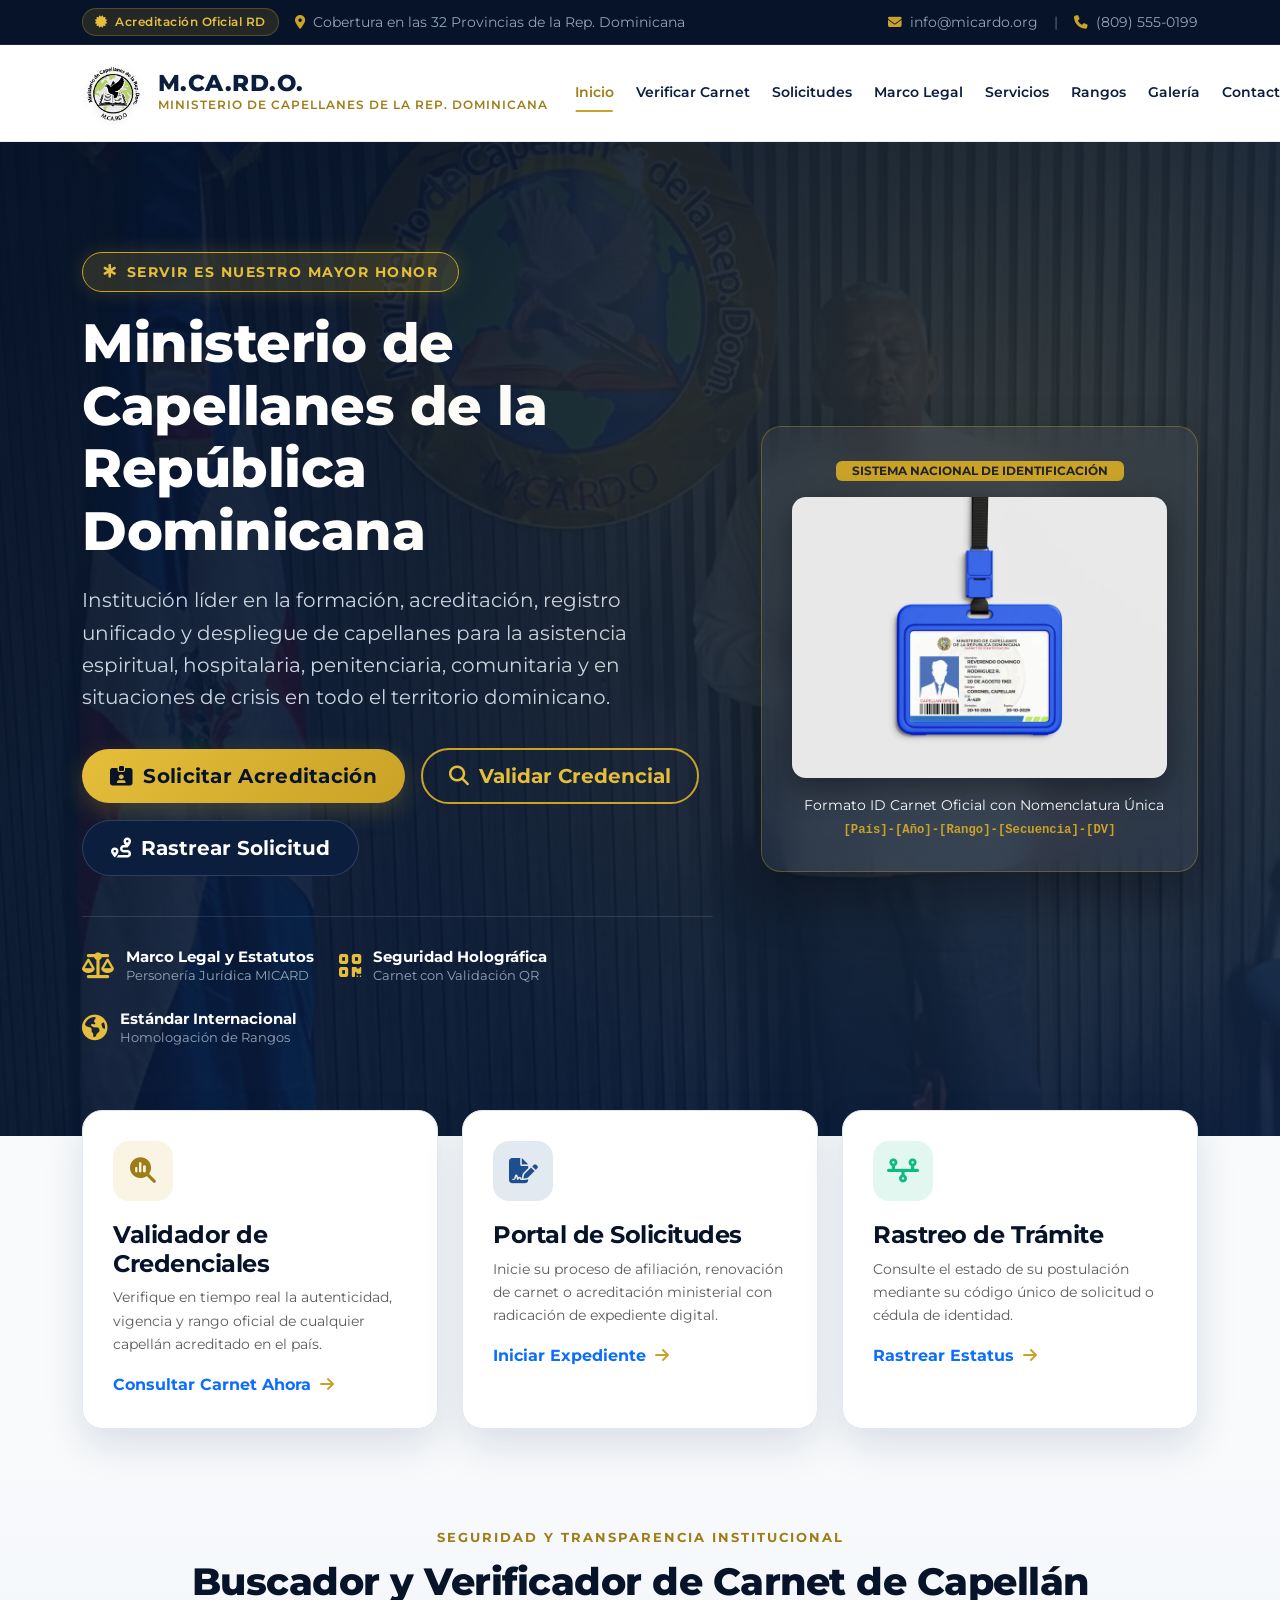
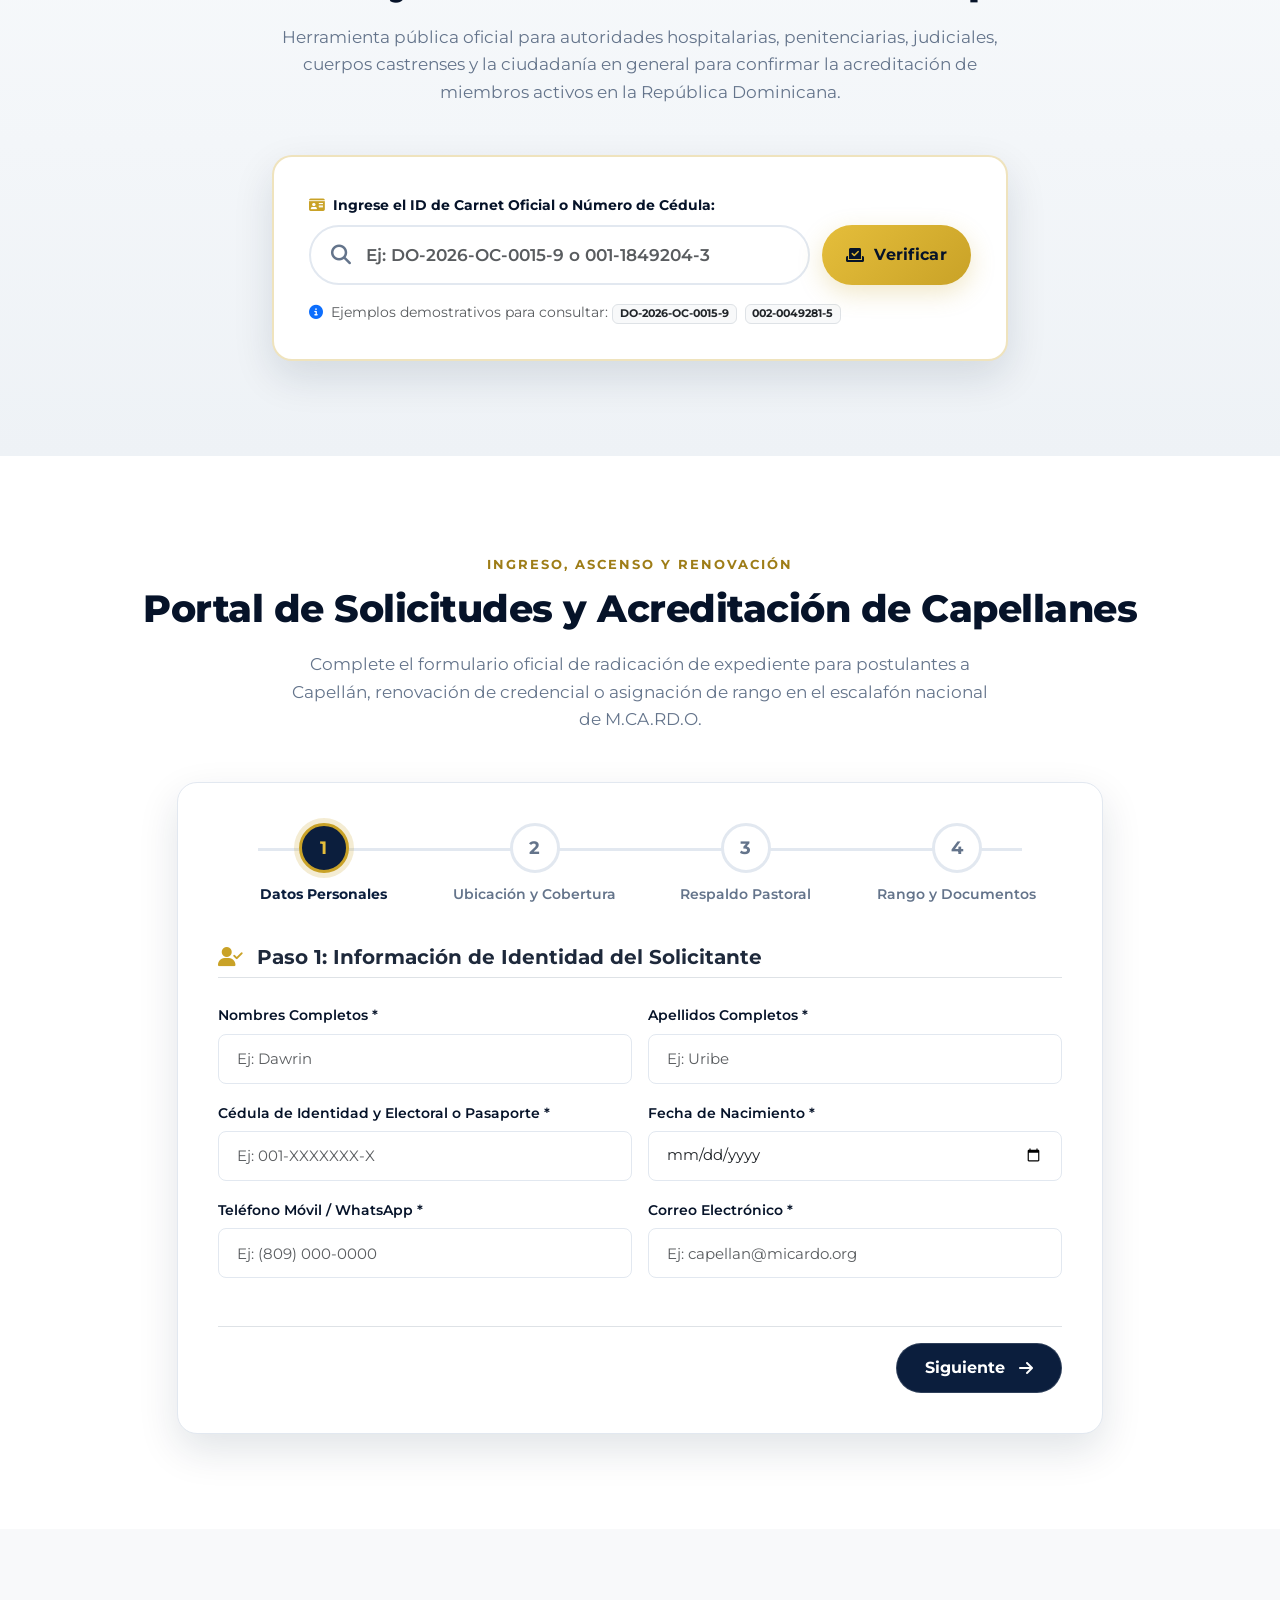
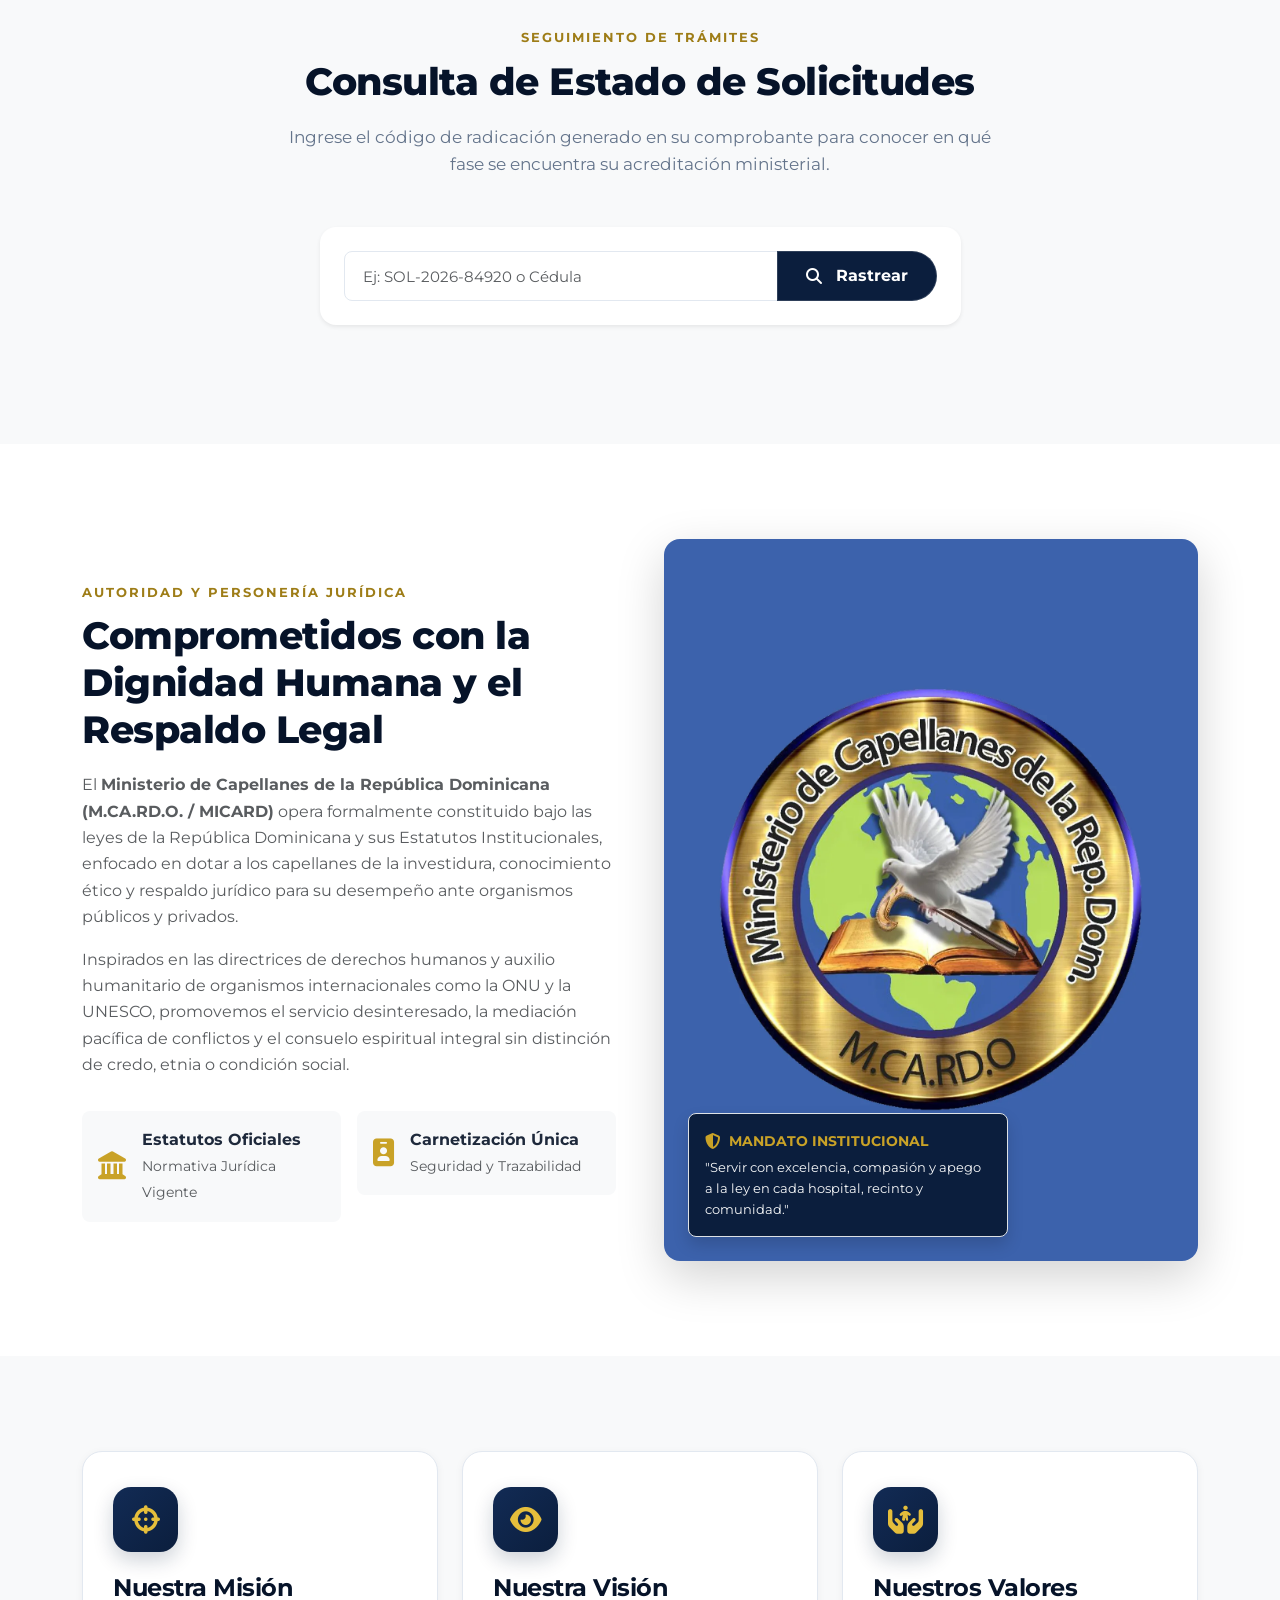
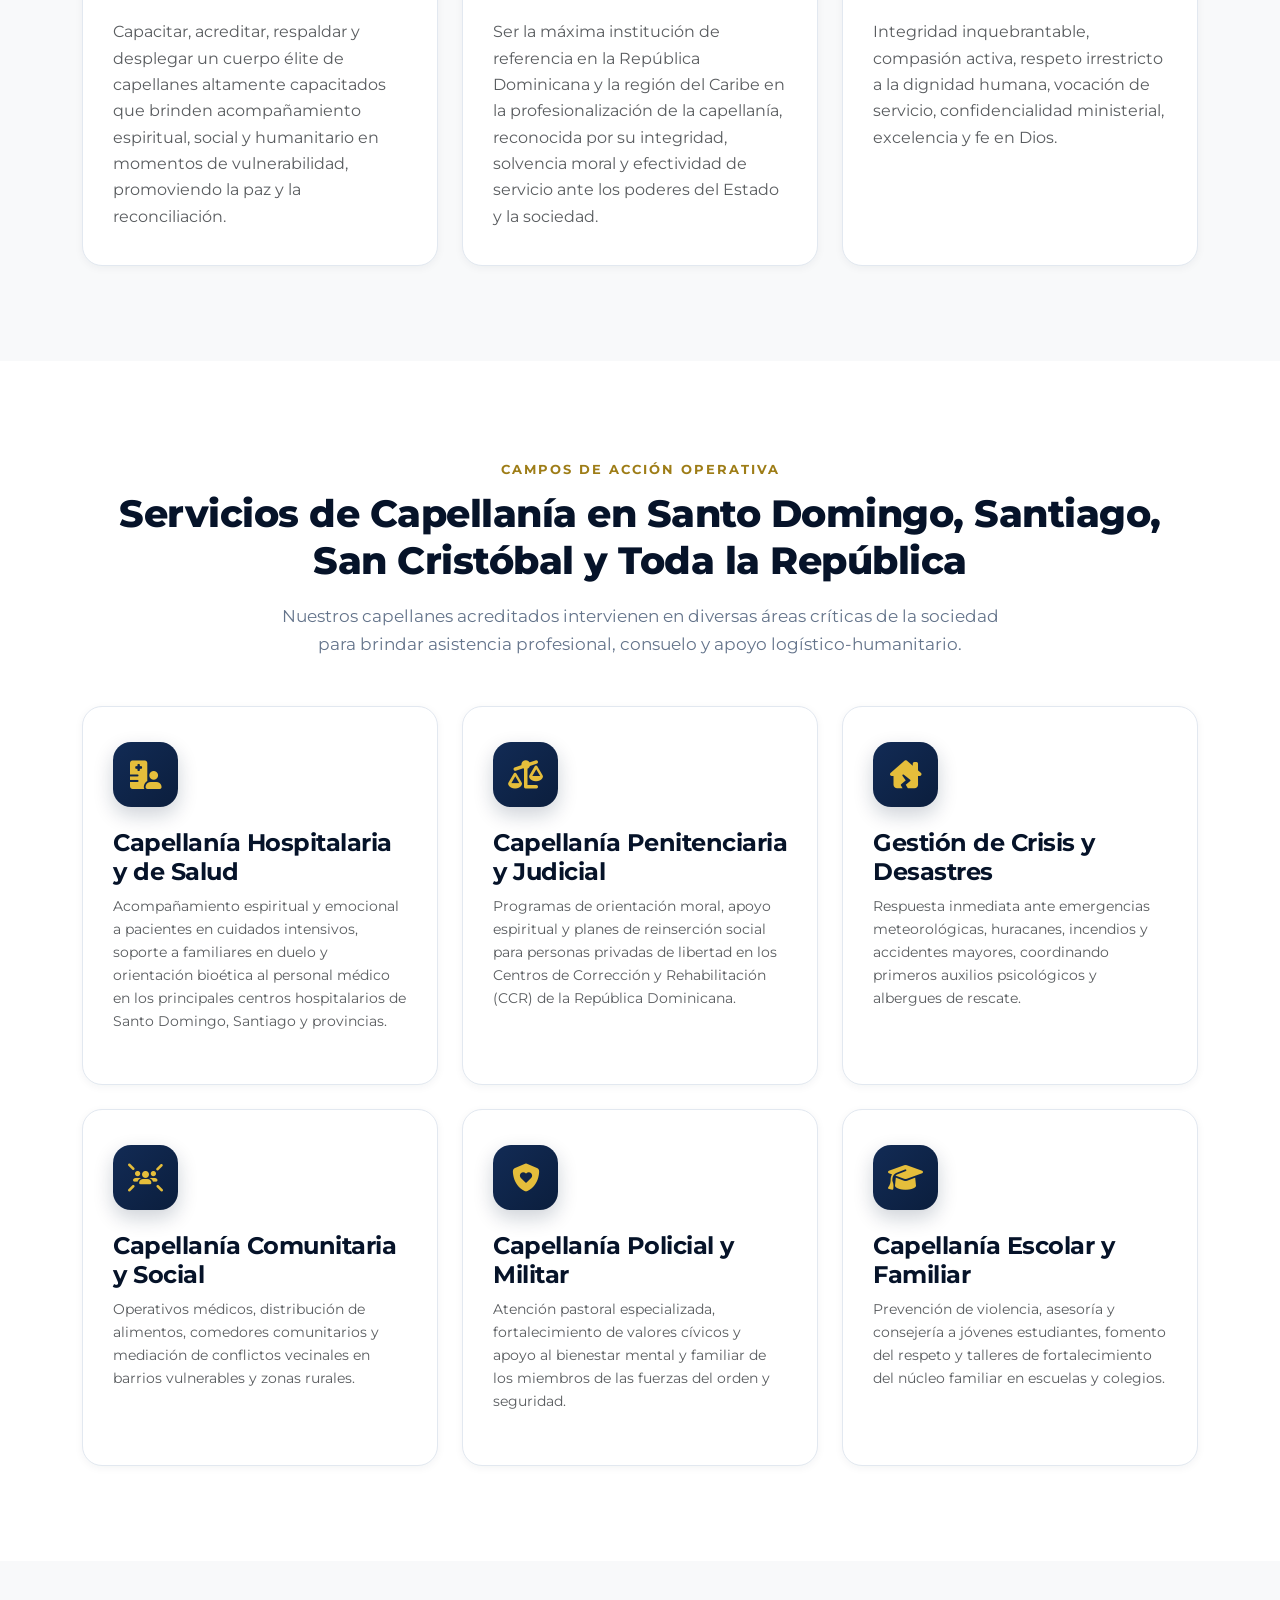
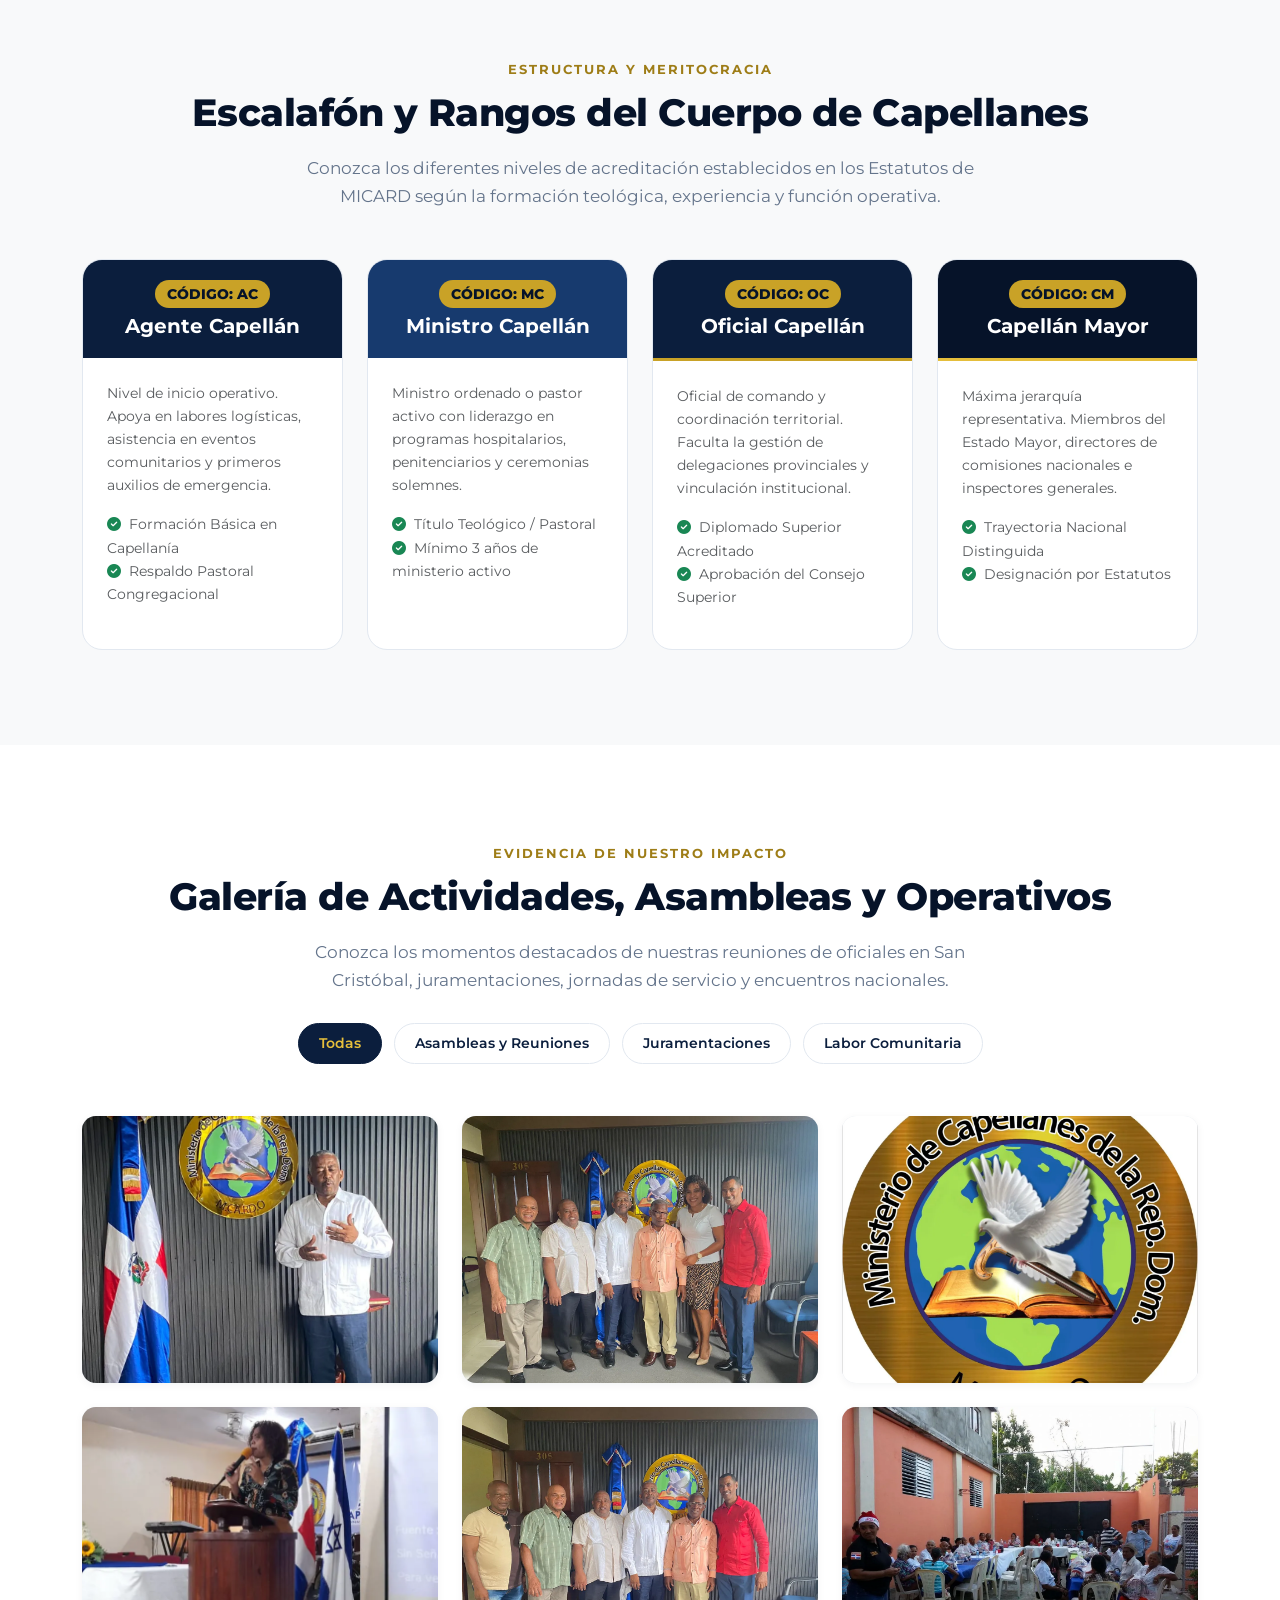
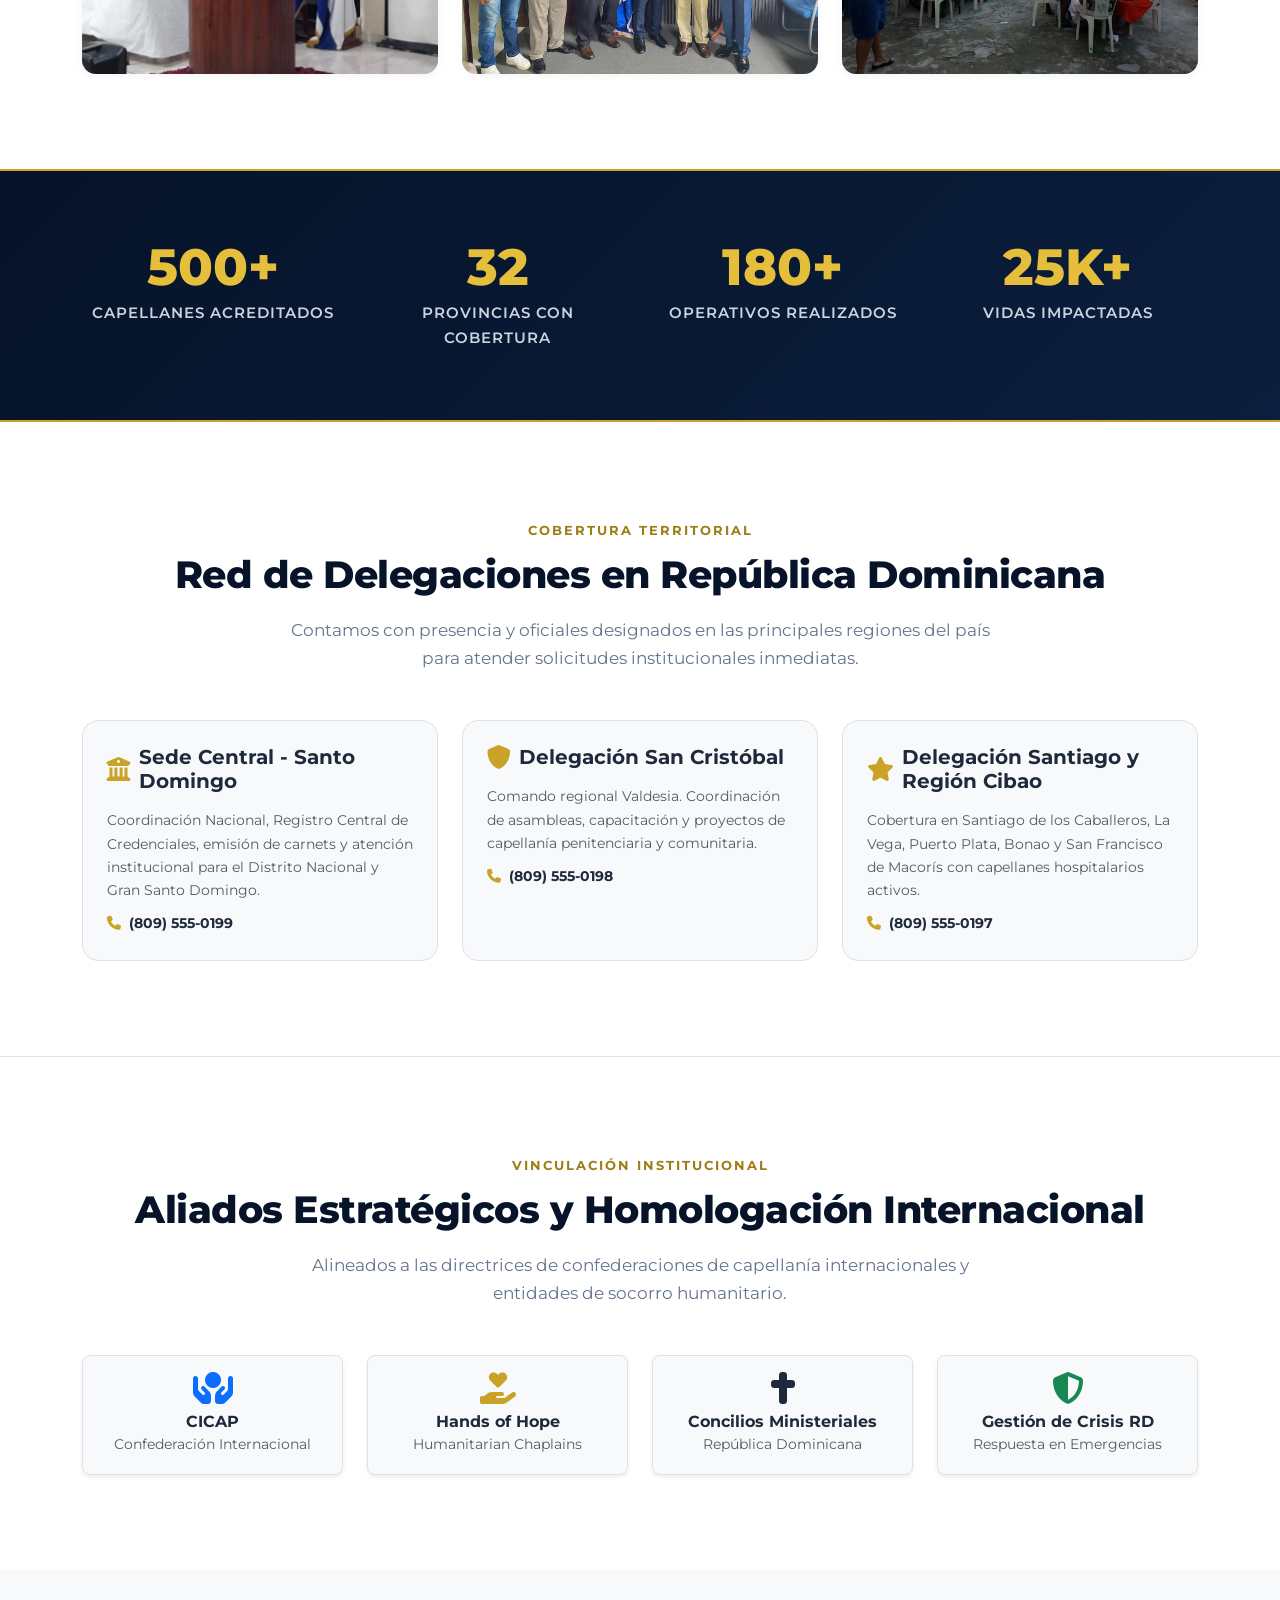
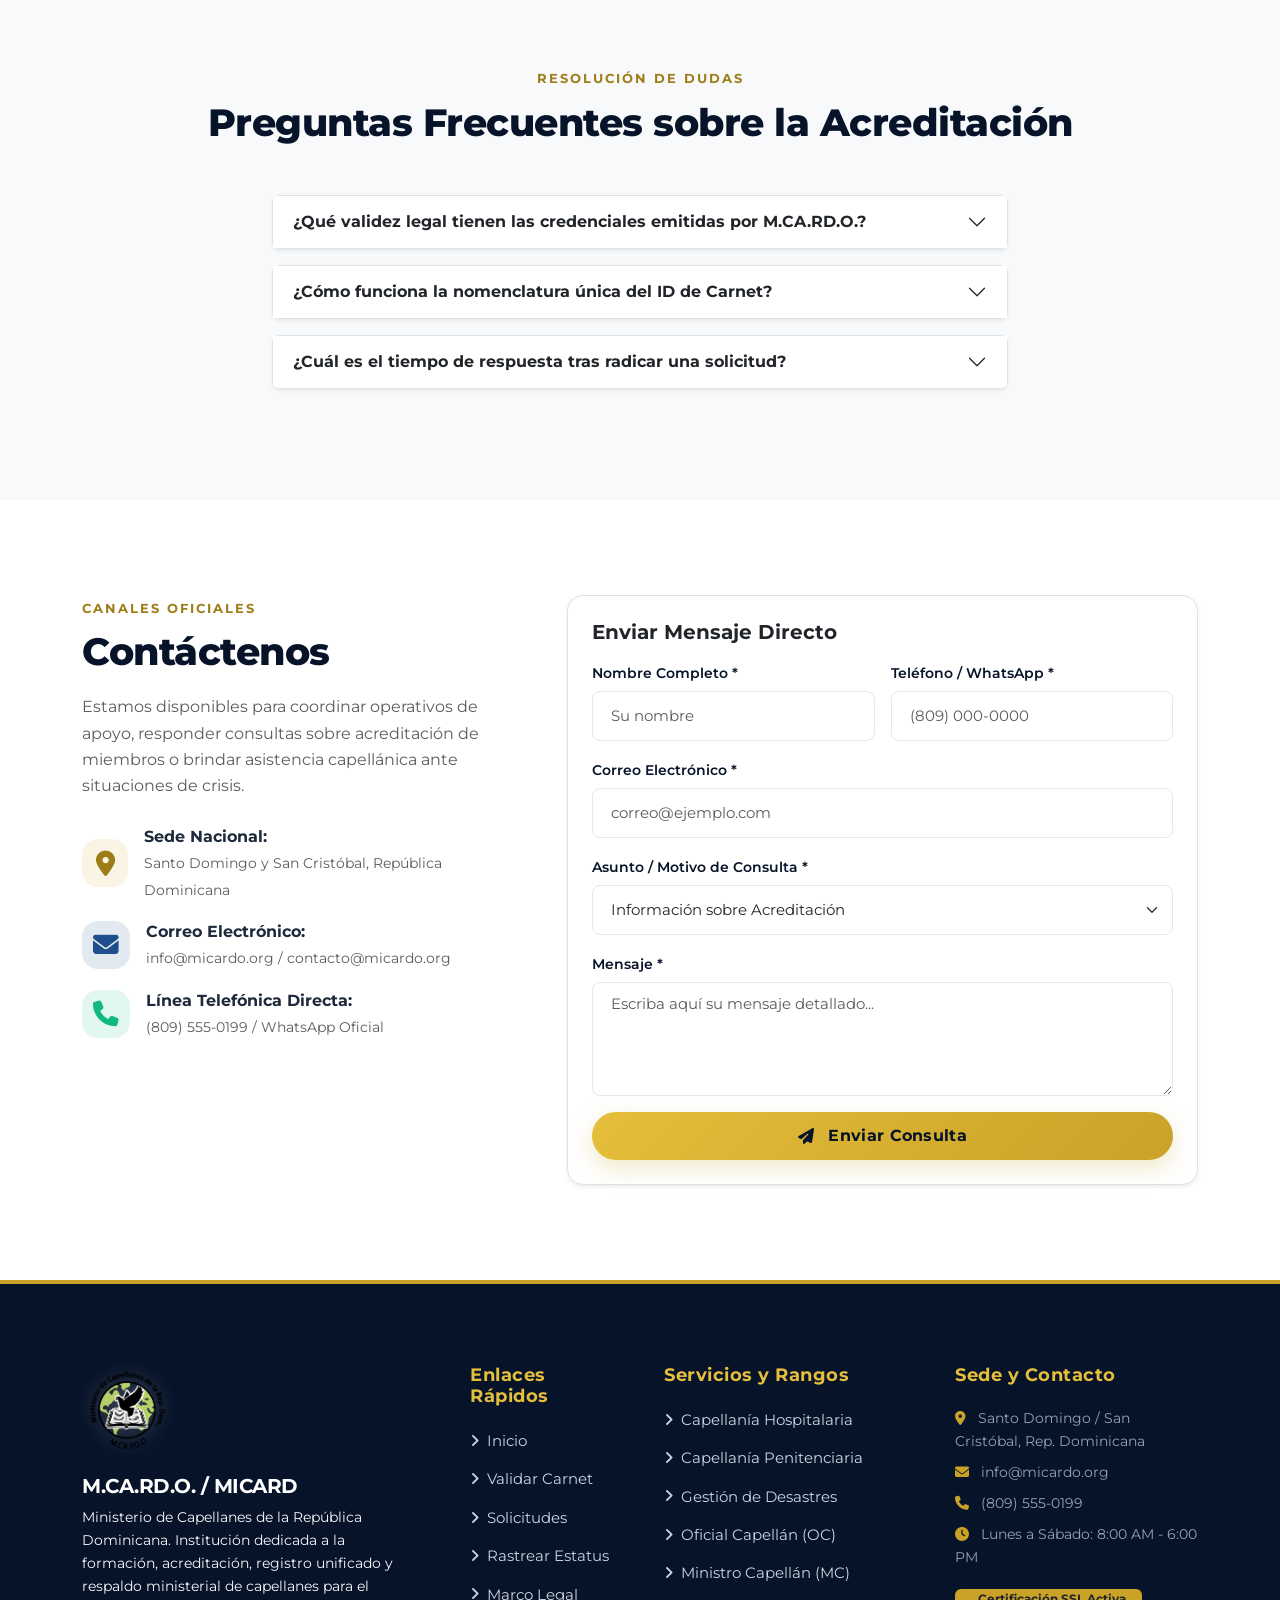
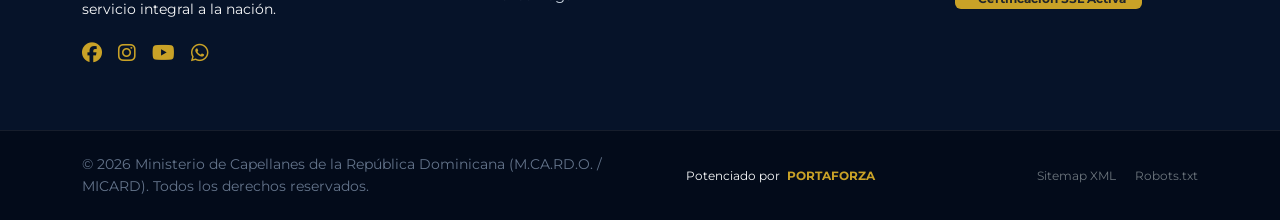
==== Web/public/index.html @ 7e2b2b9a "feat: initialize project web structure, add static assets, and configure Firebase hosting" ====
<!DOCTYPE html>
<html lang="es">
<head>
    <meta charset="UTF-8">
    <meta http-equiv="X-UA-Compatible" content="IE=edge">
    <meta name="viewport" content="width=device-width, initial-scale=1.0">

    <!-- SEO TITLE: Palabra Clave Principal + Nombre de Organización -->
    <title>Ministerio de Capellanes de la República Dominicana | Acreditación y Registro Oficial M.CA.RD.O.</title>

    <!-- SEO META DESCRIPTION ÚNICA -->
    <meta name="description" content="Institución oficial para la formación, acreditación, registro nacional y verificación de credenciales de capellanes en la República Dominicana (Santo Domingo, San Cristóbal, Santiago y cobertura nacional).">
    <meta name="keywords" content="capellanes republica dominicana, ministerio de capellanes, acreditacion de capellania, carnet capellan, capellania hospitalaria santo domingo, capellanes san cristobal, capellania penitenciaria santiago, MICARDO">
    <meta name="author" content="Ministerio de Capellanes de la República Dominicana (M.CA.RD.O. / MICARD)">
    <meta name="robots" content="index, follow, max-image-preview:large, max-snippet:-1, max-video-preview:-1">

    <!-- CANONICAL URL -->
    <link rel="canonical" href="https://capellanesrd-764f8.web.app/">

    <!-- GOOGLE SEARCH CONSOLE VERIFICATION TAG -->
    <!-- Para verificar tu dominio en Google Search Console, reemplaza este token o usa verificación por DNS / Archivo HTML -->
    <meta name="google-site-verification" content="GSC_VERIFICATION_TOKEN_MICARDO_RD_2026">

    <!-- OPEN GRAPH / FACEBOOK / WHATSAPP -->
    <meta property="og:type" content="website">
    <meta property="og:locale" content="es_DO">
    <meta property="og:url" content="https://capellanesrd-764f8.web.app/">
    <meta property="og:site_name" content="Ministerio de Capellanes de la República Dominicana (M.CA.RD.O.)">
    <meta property="og:title" content="Ministerio de Capellanes de la República Dominicana | Acreditación y Registro Oficial">
    <meta property="og:description" content="Plataforma nacional de acreditación, verificación de credenciales y formación integral de capellanes en República Dominicana.">
    <meta property="og:image" content="https://capellanesrd-764f8.web.app/img/credencial-mockup.webp">
    <meta property="og:image:width" content="1200">
    <meta property="og:image:height" content="630">

    <!-- TWITTER CARDS -->
    <meta name="twitter:card" content="summary_large_image">
    <meta name="twitter:title" content="Ministerio de Capellanes de la República Dominicana | M.CA.RD.O.">
    <meta name="twitter:description" content="Acreditación, registro y verificación de credenciales de capellanes en la República Dominicana.">
    <meta name="twitter:image" content="https://capellanesrd-764f8.web.app/img/credencial-mockup.webp">

    <!-- FAVICON & PWA MANIFEST -->
    <link rel="icon" type="image/x-icon" href="img/Recurso 1100.ico">
    <link rel="icon" type="image/png" sizes="32x32" href="img/Recurso 1100.png">
    <link rel="apple-touch-icon" href="img/Recurso 1100.png">
    <link rel="manifest" href="manifest.json">
    <meta name="theme-color" content="#0B1E3D">

    <!-- GOOGLE FONTS (Montserrat & Cinzel) -->
    <link rel="preconnect" href="https://fonts.googleapis.com">
    <link rel="preconnect" href="https://fonts.gstatic.com" crossorigin>
    <link href="https://fonts.googleapis.com/css2?family=Cinzel:wght@600;700;800;900&family=Montserrat:ital,wght@0,300;0,400;0,500;0,600;0,700;0,800;1,400&display=swap" rel="stylesheet">

    <!-- CSS FRAMEWORKS & ICONS -->
    <link href="https://cdn.jsdelivr.net/npm/bootstrap@5.3.7/dist/css/bootstrap.min.css" rel="stylesheet">
    <link href="https://cdnjs.cloudflare.com/ajax/libs/font-awesome/6.7.2/css/all.min.css" rel="stylesheet">
    <link href="css/style.css" rel="stylesheet">

    <!-- GOOGLE ANALYTICS 4 (GA4) -->
    <!-- Reemplazar 'G-XXXXXXXXXX' con el ID de medición real de tu propiedad de Google Analytics -->
    <script async src="https://www.googletagmanager.com/gtag/js?id=G-XXXXXXXXXX"></script>
    <script>
      window.dataLayer = window.dataLayer || [];
      function gtag(){dataLayer.push(arguments);}
      gtag('js', new Date());
      gtag('config', 'G-XXXXXXXXXX', {
        'send_page_view': true,
        'country': 'DO',
        'organization': 'M.CA.RD.O.'
      });
    </script>

    <!-- SCHEMA.ORG / JSON-LD: PERFIL DE NEGOCIO GOOGLE / ONG DOMINICANA -->
    <script type="application/ld+json">
    {
      "@context": "https://schema.org",
      "@graph": [
        {
          "@type": ["NGO", "LocalBusiness", "EducationalOrganization"],
          "@id": "https://capellanesrd-764f8.web.app/#organization",
          "name": "Ministerio de Capellanes de la República Dominicana",
          "alternateName": ["M.CA.RD.O.", "MICARD", "Concilio de Capellanes RD"],
          "url": "https://capellanesrd-764f8.web.app/",
          "logo": "https://capellanesrd-764f8.web.app/img/logo-institucional.webp",
          "image": "https://capellanesrd-764f8.web.app/img/credencial-mockup.webp",
          "description": "Institución dedicada a la formación, acreditación, registro oficial y despliegue de capellanes para la asistencia espiritual, hospitalaria, penitenciaria y comunitaria en la República Dominicana.",
          "telephone": "+1-809-555-0199",
          "email": "contacto@micardo.org",
          "address": {
            "@type": "PostalAddress",
            "streetAddress": "Av. Principal Institucional, San Cristóbal y Santo Domingo",
            "addressLocality": "Santo Domingo",
            "addressRegion": "Distrito Nacional",
            "postalCode": "10101",
            "addressCountry": "DO"
          },
          "geo": {
            "@type": "GeoCoordinates",
            "latitude": 18.4861,
            "longitude": -69.9312
          },
          "areaServed": [
            {
              "@type": "AdministrativeArea",
              "name": "Santo Domingo"
            },
            {
              "@type": "AdministrativeArea",
              "name": "San Cristóbal"
            },
            {
              "@type": "AdministrativeArea",
              "name": "Santiago de los Caballeros"
            },
            {
              "@type": "Country",
              "name": "República Dominicana"
            }
          ],
          "openingHoursSpecification": {
            "@type": "OpeningHoursSpecification",
            "dayOfWeek": ["Monday", "Tuesday", "Wednesday", "Thursday", "Friday", "Saturday"],
            "opens": "08:00",
            "closes": "18:00"
          },
          "sameAs": [
            "https://facebook.com/capellanesrd",
            "https://instagram.com/capellanesrd",
            "https://youtube.com/@capellanesrd"
          ]
        },
        {
          "@type": "BreadcrumbList",
          "itemListElement": [
            {
              "@type": "ListItem",
              "position": 1,
              "name": "Inicio",
              "item": "https://capellanesrd-764f8.web.app/"
            },
            {
              "@type": "ListItem",
              "position": 2,
              "name": "Verificador de Credenciales",
              "item": "https://capellanesrd-764f8.web.app/#verificador"
            },
            {
              "@type": "ListItem",
              "position": 3,
              "name": "Portal de Solicitudes",
              "item": "https://capellanesrd-764f8.web.app/#solicitud"
            },
            {
              "@type": "ListItem",
              "position": 4,
              "name": "Estatutos y Servicios",
              "item": "https://capellanesrd-764f8.web.app/#servicios"
            }
          ]
        },
        {
          "@type": "FAQPage",
          "mainEntity": [
            {
              "@type": "Question",
              "name": "¿Cómo verificar la autenticidad de un capellán acreditado en República Dominicana?",
              "acceptedAnswer": {
                "@type": "Answer",
                "text": "Puede verificar la credencial en línea introduciendo el número de carnet oficial (con nomenclatura DO-2026-XX-XXXX-X) o el número de cédula en el Verificador Nacional de Credenciales de M.CA.RD.O."
              }
            },
            {
              "@type": "Question",
              "name": "¿Cuáles son los requisitos para solicitar la acreditación de capellán?",
              "acceptedAnswer": {
                "@type": "Answer",
                "text": "Los requisitos incluyen ser mayor de edad, tener testimonio cristiano intachable, carta de respaldo pastoral de su congregación o ministerio, certificado de no antecedentes penales, copia de cédula y completar la formación en el escalafón correspondiente."
              }
            },
            {
              "@type": "Question",
              "name": "¿En cuáles ciudades y provincias opera el Ministerio de Capellanes?",
              "acceptedAnswer": {
                "@type": "Answer",
                "text": "El Ministerio tiene cobertura en todo el territorio de la República Dominicana, con delegaciones activas en Santo Domingo, San Cristóbal, Santiago de los Caballeros, La Vega, Puerto Plata, San Pedro de Macorís, La Romana y el Distrito Nacional."
              }
            }
          ]
        }
      ]
    }
    </script>
</head>

<body>

    <!-- 1. TOPBAR GUBERNAMENTAL / INSTITUCIONAL -->
    <header class="topbar">
        <div class="container">
            <div class="row align-items-center">
                <div class="col-md-7 d-flex align-items-center gap-3 flex-wrap">
                    <span class="topbar-badge"><i class="fa-solid fa-certificate me-1"></i> Acreditación Oficial RD</span>
                    <span><i class="fa-solid fa-location-dot text-gold me-1"></i> Cobertura en las 32 Provincias de la Rep. Dominicana</span>
                </div>
                <div class="col-md-5 text-md-end text-start mt-1 mt-md-0 d-flex justify-content-md-end align-items-center gap-3">
                    <a href="mailto:info@micardo.org"><i class="fa-solid fa-envelope text-gold me-1"></i> info@micardo.org</a>
                    <span class="text-secondary">|</span>
                    <a href="tel:+18095550199"><i class="fa-solid fa-phone text-gold me-1"></i> (809) 555-0199</a>
                </div>
            </div>
        </div>
    </header>

    <!-- 2. NAVBAR PRINCIPAL -->
    <nav class="navbar navbar-expand-lg main-navbar sticky-top">
        <div class="container">
            <a class="navbar-brand" href="#">
                <img src="img/logo-institucional.webp" alt="Logotipo Oficial Ministerio de Capellanes RD M.CA.RD.O." width="62" height="62">
                <div>
                    <div class="brand-text-title font-heading">M.CA.RD.O.</div>
                    <div class="brand-text-subtitle">Ministerio de Capellanes de la Rep. Dominicana</div>
                </div>
            </a>

            <button class="navbar-toggler border-0" type="button" data-bs-toggle="collapse" data-bs-target="#menuPrincipal" aria-controls="menuPrincipal" aria-expanded="false" aria-label="Toggle navigation">
                <span class="navbar-toggler-icon"></span>
            </button>

            <div class="collapse navbar-collapse" id="menuPrincipal">
                <ul class="navbar-nav ms-auto mb-2 mb-lg-0 align-items-lg-center">
                    <li class="nav-item">
                        <a class="nav-link active" href="#inicio">Inicio</a>
                    </li>
                    <li class="nav-item">
                        <a class="nav-link" href="#verificador">Verificar Carnet</a>
                    </li>
                    <li class="nav-item">
                        <a class="nav-link" href="#solicitud">Solicitudes</a>
                    </li>
                    <li class="nav-item">
                        <a class="nav-link" href="#nosotros">Marco Legal</a>
                    </li>
                    <li class="nav-item">
                        <a class="nav-link" href="#servicios">Servicios</a>
                    </li>
                    <li class="nav-item">
                        <a class="nav-link" href="#rangos">Rangos</a>
                    </li>
                    <li class="nav-item">
                        <a class="nav-link" href="#galeria">Galería</a>
                    </li>
                    <li class="nav-item">
                        <a class="nav-link" href="#contacto">Contacto</a>
                    </li>
                    <li class="nav-item ms-lg-2 mt-2 mt-lg-0">
                        <a href="#solicitud" class="btn btn-gold-custom btn-sm">
                            <i class="fa-solid fa-id-card"></i> Solicitar Acreditación
                        </a>
                    </li>
                </ul>
            </div>
        </div>
    </nav>

    <!-- 3. HERO SECTION DE ALTO IMPACTO -->
    <section id="inicio" class="hero-institution">
        <div class="container">
            <div class="row align-items-center g-5">
                <div class="col-lg-7">
                    <div class="hero-badge-official">
                        <i class="fa-solid fa-star-of-life"></i> Servir es Nuestro Mayor Honor
                    </div>
                    
                    <h1 class="hero-title">
                        Ministerio de Capellanes de la República Dominicana
                    </h1>
                    
                    <p class="hero-lead">
                        Institución líder en la formación, acreditación, registro unificado y despliegue de capellanes para la asistencia espiritual, hospitalaria, penitenciaria, comunitaria y en situaciones de crisis en todo el territorio dominicano.
                    </p>

                    <div class="d-flex gap-3 flex-wrap align-items-center">
                        <a href="#solicitud" class="btn btn-gold-custom btn-lg">
                            <i class="fa-solid fa-id-card-clip"></i> Solicitar Acreditación
                        </a>
                        <a href="#verificador" class="btn btn-outline-gold btn-lg">
                            <i class="fa-solid fa-magnifying-glass"></i> Validar Credencial
                        </a>
                        <a href="#rastreo" class="btn btn-navy-custom btn-lg">
                            <i class="fa-solid fa-route"></i> Rastrear Solicitud
                        </a>
                    </div>

                    <!-- Trust Indicators Bar -->
                    <div class="hero-trust-bar">
                        <div class="hero-trust-item">
                            <i class="fa-solid fa-scale-balanced"></i>
                            <div class="hero-trust-text">
                                <strong>Marco Legal y Estatutos</strong>
                                Personería Jurídica MICARD
                            </div>
                        </div>
                        <div class="hero-trust-item">
                            <i class="fa-solid fa-qrcode"></i>
                            <div class="hero-trust-text">
                                <strong>Seguridad Holográfica</strong>
                                Carnet con Validación QR
                            </div>
                        </div>
                        <div class="hero-trust-item">
                            <i class="fa-solid fa-earth-americas"></i>
                            <div class="hero-trust-text">
                                <strong>Estándar Internacional</strong>
                                Homologación de Rangos
                            </div>
                        </div>
                    </div>
                </div>

                <!-- Mockup Interactivo / Credencial -->
                <div class="col-lg-5">
                    <div class="hero-mockup-card">
                        <span class="badge bg-gold text-dark fw-bold px-3 py-1 mb-3">SISTEMA NACIONAL DE IDENTIFICACIÓN</span>
                        <img src="img/credencial-mockup.webp" alt="Credencial Oficial de Capellán de República Dominicana" class="hero-mockup-img" width="400" height="300">
                        <div class="mt-3 text-light small">
                            <i class="fa-solid fa-shield-check text-gold me-1"></i> Formato ID Carnet Oficial con Nomenclatura Única <br>
                            <code class="text-gold fw-bold">[País]-[Año]-[Rango]-[Secuencia]-[DV]</code>
                        </div>
                    </div>
                </div>
            </div>
        </div>
    </section>

    <!-- 4. QUICK ACCESS ACTION HUB -->
    <section class="quick-hub-section">
        <div class="container">
            <div class="row g-4">
                <div class="col-md-4">
                    <div class="quick-hub-card">
                        <div class="hub-icon hub-icon-gold">
                            <i class="fa-solid fa-magnifying-glass-chart"></i>
                        </div>
                        <h4 class="fw-bold mb-2">Validador de Credenciales</h4>
                        <p class="text-muted small mb-3">
                            Verifique en tiempo real la autenticidad, vigencia y rango oficial de cualquier capellán acreditado en el país.
                        </p>
                        <a href="#verificador" class="fw-bold text-navy text-decoration-none">
                            Consultar Carnet Ahora <i class="fa-solid fa-arrow-right ms-1 text-gold"></i>
                        </a>
                    </div>
                </div>

                <div class="col-md-4">
                    <div class="quick-hub-card">
                        <div class="hub-icon hub-icon-blue">
                            <i class="fa-solid fa-file-signature"></i>
                        </div>
                        <h4 class="fw-bold mb-2">Portal de Solicitudes</h4>
                        <p class="text-muted small mb-3">
                            Inicie su proceso de afiliación, renovación de carnet o acreditación ministerial con radicación de expediente digital.
                        </p>
                        <a href="#solicitud" class="fw-bold text-navy text-decoration-none">
                            Iniciar Expediente <i class="fa-solid fa-arrow-right ms-1 text-gold"></i>
                        </a>
                    </div>
                </div>

                <div class="col-md-4">
                    <div class="quick-hub-card">
                        <div class="hub-icon hub-icon-green">
                            <i class="fa-solid fa-timeline"></i>
                        </div>
                        <h4 class="fw-bold mb-2">Rastreo de Trámite</h4>
                        <p class="text-muted small mb-3">
                            Consulte el estado de su postulación mediante su código único de solicitud o cédula de identidad.
                        </p>
                        <a href="#rastreo" class="fw-bold text-navy text-decoration-none">
                            Rastrear Estatus <i class="fa-solid fa-arrow-right ms-1 text-gold"></i>
                        </a>
                    </div>
                </div>
            </div>
        </div>
    </section>

    <!-- 5. MÓDULO 1: VERIFICADOR PÚBLICO DE CREDENCIALES Y CARNETS -->
    <section id="verificador" class="verifier-section section-padding">
        <div class="container">
            <div class="text-center mb-5">
                <span class="section-tag">SEGURIDAD Y TRANSPARENCIA INSTITUCIONAL</span>
                <h2 class="section-title">Buscador y Verificador de Carnet de Capellán</h2>
                <p class="section-desc mx-auto">
                    Herramienta pública oficial para autoridades hospitalarias, penitenciarias, judiciales, cuerpos castrenses y la ciudadanía en general para confirmar la acreditación de miembros activos en la República Dominicana.
                </p>
            </div>

            <div class="row justify-content-center">
                <div class="col-lg-8">
                    <div class="search-box-official">
                        <label for="inputSearchCarnet" class="form-label fw-bold mb-2">
                            <i class="fa-solid fa-id-card text-gold me-1"></i> Ingrese el ID de Carnet Oficial o Número de Cédula:
                        </label>
                        <div class="search-input-group">
                            <i class="fa-solid fa-magnifying-glass search-input-icon"></i>
                            <input type="text" id="inputSearchCarnet" class="form-control" placeholder="Ej: DO-2026-OC-0015-9 o 001-1849204-3" aria-label="Número de carnet o cédula">
                            <button id="btnSearchCarnet" class="btn btn-gold-custom px-4" type="button">
                                <i class="fa-solid fa-check-to-slot"></i> Verificar
                            </button>
                        </div>
                        <div class="d-flex justify-content-between align-items-center mt-3 flex-wrap gap-2">
                            <small class="text-muted">
                                <i class="fa-solid fa-circle-info text-primary me-1"></i> Ejemplos demostrativos para consultar: 
                                <span class="badge bg-light text-dark border cursor-pointer me-1" onclick="document.getElementById('inputSearchCarnet').value='DO-2026-OC-0015-9'">DO-2026-OC-0015-9</span>
                                <span class="badge bg-light text-dark border cursor-pointer" onclick="document.getElementById('inputSearchCarnet').value='002-0049281-5'">002-0049281-5</span>
                            </small>
                        </div>
                    </div>

                    <!-- Contenedor dinámico de resultados -->
                    <div id="verifierResultContainer" class="mt-4" style="display: none;"></div>
                </div>
            </div>
        </div>
    </section>

    <!-- 6. MÓDULO 2: PORTAL DE REGISTRO Y SOLICITUDES DE ACREDITACIÓN -->
    <section id="solicitud" class="application-section section-padding">
        <div class="container">
            <div class="text-center mb-5">
                <span class="section-tag">INGRESO, ASCENSO Y RENOVACIÓN</span>
                <h2 class="section-title">Portal de Solicitudes y Acreditación de Capellanes</h2>
                <p class="section-desc mx-auto">
                    Complete el formulario oficial de radicación de expediente para postulantes a Capellán, renovación de credencial o asignación de rango en el escalafón nacional de M.CA.RD.O.
                </p>
            </div>

            <div class="row justify-content-center">
                <div class="col-lg-10">
                    <div class="form-wizard-card">
                        
                        <!-- Barra de Pasos del Asistente -->
                        <div class="wizard-steps">
                            <div class="step-indicator active" data-step="1">
                                <div class="step-circle">1</div>
                                <div class="step-label">Datos Personales</div>
                            </div>
                            <div class="step-indicator" data-step="2">
                                <div class="step-circle">2</div>
                                <div class="step-label">Ubicación y Cobertura</div>
                            </div>
                            <div class="step-indicator" data-step="3">
                                <div class="step-circle">3</div>
                                <div class="step-label">Respaldo Pastoral</div>
                            </div>
                            <div class="step-indicator" data-step="4">
                                <div class="step-circle">4</div>
                                <div class="step-label">Rango y Documentos</div>
                            </div>
                        </div>

                        <!-- Formulario Multi-Paso -->
                        <form id="formSolicitudCapellan">
                            
                            <!-- PASO 1: DATOS PERSONALES -->
                            <div class="wizard-step-content" data-step="1">
                                <h5 class="fw-bold text-navy mb-4 border-bottom pb-2">
                                    <i class="fa-solid fa-user-check text-gold me-2"></i> Paso 1: Información de Identidad del Solicitante
                                </h5>
                                <div class="row g-3">
                                    <div class="col-md-6">
                                        <label for="sol_nombres" class="form-label">Nombres Completos *</label>
                                        <input type="text" id="sol_nombres" class="form-control" placeholder="Ej: Dawrin" required>
                                    </div>
                                    <div class="col-md-6">
                                        <label for="sol_apellidos" class="form-label">Apellidos Completos *</label>
                                        <input type="text" id="sol_apellidos" class="form-control" placeholder="Ej: Uribe" required>
                                    </div>
                                    <div class="col-md-6">
                                        <label for="sol_cedula" class="form-label">Cédula de Identidad y Electoral o Pasaporte *</label>
                                        <input type="text" id="sol_cedula" class="form-control" placeholder="Ej: 001-XXXXXXX-X" required>
                                    </div>
                                    <div class="col-md-6">
                                        <label for="sol_fecha_nac" class="form-label">Fecha de Nacimiento *</label>
                                        <input type="date" id="sol_fecha_nac" class="form-control" required>
                                    </div>
                                    <div class="col-md-6">
                                        <label for="sol_telefono" class="form-label">Teléfono Móvil / WhatsApp *</label>
                                        <input type="tel" id="sol_telefono" class="form-control" placeholder="Ej: (809) 000-0000" required>
                                    </div>
                                    <div class="col-md-6">
                                        <label for="sol_email" class="form-label">Correo Electrónico *</label>
                                        <input type="email" id="sol_email" class="form-control" placeholder="Ej: capellan@micardo.org" required>
                                    </div>
                                </div>
                            </div>

                            <!-- PASO 2: UBICACIÓN Y JURISDICCIÓN -->
                            <div class="wizard-step-content" data-step="2" style="display: none;">
                                <h5 class="fw-bold text-navy mb-4 border-bottom pb-2">
                                    <i class="fa-solid fa-map-location-dot text-gold me-2"></i> Paso 2: Ubicación Territorial y Jurisdicción
                                </h5>
                                <div class="row g-3">
                                    <div class="col-md-6">
                                        <label for="sol_pais" class="form-label">País de Residencia *</label>
                                        <select id="sol_pais" class="form-select" required>
                                            <option value="DO" selected>República Dominicana (DO)</option>
                                            <option value="US">Estados Unidos (US)</option>
                                            <option value="CO">Colombia (CO)</option>
                                            <option value="ES">España (ES)</option>
                                            <option value="OTRO">Otro País</option>
                                        </select>
                                    </div>
                                    <div class="col-md-6">
                                        <label for="sol_provincia" class="form-label">Provincia o Ciudad Principal *</label>
                                        <select id="sol_provincia" class="form-select" required>
                                            <option value="" disabled selected>Seleccione su provincia...</option>
                                            <option value="Santo Domingo">Santo Domingo</option>
                                            <option value="Distrito Nacional">Distrito Nacional</option>
                                            <option value="San Cristóbal">San Cristóbal</option>
                                            <option value="Santiago">Santiago de los Caballeros</option>
                                            <option value="La Vega">La Vega</option>
                                            <option value="Puerto Plata">Puerto Plata</option>
                                            <option value="San Pedro de Macorís">San Pedro de Macorís</option>
                                            <option value="La Romana">La Romana</option>
                                            <option value="San Francisco de Macorís">San Francisco de Macorís</option>
                                            <option value="Higüey / La Altagracia">Higüey / La Altagracia</option>
                                            <option value="Azua">Azua</option>
                                            <option value="Barahona">Barahona</option>
                                            <option value="Bonao / Monseñor Nouel">Bonao / Monseñor Nouel</option>
                                            <option value="Otra">Otra Provincia</option>
                                        </select>
                                    </div>
                                    <div class="col-12">
                                        <label for="sol_direccion" class="form-label">Dirección Residencial / Sector *</label>
                                        <input type="text" id="sol_direccion" class="form-control" placeholder="Calle, Número, Sector, Municipio" required>
                                    </div>
                                </div>
                            </div>

                            <!-- PASO 3: RESPALDO ECLESIÁSTICO -->
                            <div class="wizard-step-content" data-step="3" style="display: none;">
                                <h5 class="fw-bold text-navy mb-4 border-bottom pb-2">
                                    <i class="fa-solid fa-church text-gold me-2"></i> Paso 3: Respaldo Eclesiástico y Formación
                                </h5>
                                <div class="row g-3">
                                    <div class="col-md-6">
                                        <label for="sol_iglesia" class="form-label">Iglesia o Concilio al que pertenece *</label>
                                        <input type="text" id="sol_iglesia" class="form-control" placeholder="Ej: Concilio Evangélico / Iglesia Central" required>
                                    </div>
                                    <div class="col-md-6">
                                        <label for="sol_pastor" class="form-label">Nombre del Pastor Principal o Autoridad *</label>
                                        <input type="text" id="sol_pastor" class="form-control" placeholder="Ej: Pastor Juan Esteban" required>
                                    </div>
                                    <div class="col-md-6">
                                        <label for="sol_tiempo_ministerio" class="form-label">Años en el Ministerio / Servicio *</label>
                                        <select id="sol_tiempo_ministerio" class="form-select" required>
                                            <option value="1 a 3 años">1 a 3 años</option>
                                            <option value="3 a 5 años">3 a 5 años</option>
                                            <option value="5 a 10 años">5 a 10 años</option>
                                            <option value="Más de 10 años">Más de 10 años</option>
                                        </select>
                                    </div>
                                    <div class="col-md-6">
                                        <label for="sol_nivel_teologico" class="form-label">Nivel de Formación Teológica / Académica *</label>
                                        <select id="sol_nivel_teologico" class="form-select" required>
                                            <option value="Estudios Básicos / Discipulado">Estudios Básicos / Discipulado</option>
                                            <option value="Diplomado en Capellanía">Diplomado en Capellanía</option>
                                            <option value="Licenciatura en Teología / Ministerio">Licenciatura en Teología / Ministerio</option>
                                            <option value="Maestría / Doctorado">Maestría / Doctorado</option>
                                            <option value="Profesional Civil en Salud / Leyes / Educación">Profesional Civil en Salud / Leyes / Educación</option>
                                        </select>
                                    </div>
                                </div>
                            </div>

                            <!-- PASO 4: RANGO SOLICITADO Y DOCUMENTOS -->
                            <div class="wizard-step-content" data-step="4" style="display: none;">
                                <h5 class="fw-bold text-navy mb-4 border-bottom pb-2">
                                    <i class="fa-solid fa-award text-gold me-2"></i> Paso 4: Rango Institucional y Requisitos
                                </h5>
                                <div class="row g-3">
                                    <div class="col-md-6">
                                        <label for="sol_rango" class="form-label">Rango Solicitado / Escalafón *</label>
                                        <select id="sol_rango" class="form-select" required>
                                            <option value="OC" selected>Oficial Capellán (OC)</option>
                                            <option value="MC">Ministro Capellán (MC)</option>
                                            <option value="AC">Agente Capellán (AC)</option>
                                            <option value="RN">Renovación de Credencial Existente</option>
                                        </select>
                                    </div>
                                    <div class="col-md-6">
                                        <label for="sol_especialidad" class="form-label">Área de Especialidad de Interés *</label>
                                        <select id="sol_especialidad" class="form-select" required>
                                            <option value="Hospitalaria y Salud">Capellanía Hospitalaria y de Salud</option>
                                            <option value="Penitenciaria y Readaptación">Capellanía Penitenciaria y Carcelaria</option>
                                            <option value="Comunitaria y Desastres">Capellanía Comunitaria y Gestión de Desastres</option>
                                            <option value="Policial y Militar">Capellanía Policial y Militar</option>
                                            <option value="Derechos Humanos">Capellanía de Derechos Humanos</option>
                                        </select>
                                    </div>

                                    <div class="col-12 mt-4">
                                        <div class="file-upload-box">
                                            <i class="fa-solid fa-cloud-arrow-up text-gold fs-1 mb-2"></i>
                                            <h6 class="fw-bold text-navy mb-1">Carga Digital de Documentos Requeridos</h6>
                                            <p class="text-muted small mb-2">
                                                Cédula / Pasaporte (PDF/JPG), Carta Pastoral, Certificado de No Antecedentes y Foto 2x2 para carnet.
                                            </p>
                                            <span class="btn btn-sm btn-outline-primary">
                                                <i class="fa-solid fa-folder-open me-1"></i> Seleccionar Archivos
                                            </span>
                                        </div>
                                    </div>

                                    <div class="col-12 mt-3">
                                        <div class="form-check">
                                            <input class="form-check-input" type="checkbox" id="checkTerminos" required>
                                            <label class="form-check-label small text-muted" for="checkTerminos">
                                                Certifico bajo juramento que los datos suministrados son fidedignos y me comprometo a cumplir con los Estatutos, Código de Ética y Reglamentos de M.CA.RD.O.
                                            </label>
                                        </div>
                                    </div>
                                </div>
                            </div>

                            <!-- Botones de Navegación del Wizard -->
                            <div class="d-flex justify-content-between align-items-center mt-5 pt-3 border-top">
                                <button type="button" id="btnWizardPrev" class="btn btn-outline-secondary" style="display: none;">
                                    <i class="fa-solid fa-arrow-left me-1"></i> Anterior
                                </button>
                                <div class="ms-auto d-flex gap-2">
                                    <button type="button" id="btnWizardNext" class="btn btn-navy-custom">
                                        Siguiente <i class="fa-solid fa-arrow-right ms-1"></i>
                                    </button>
                                    <button type="submit" id="btnWizardSubmit" class="btn btn-gold-custom" style="display: none;">
                                        <i class="fa-solid fa-paper-plane me-1"></i> Radicar Solicitud Oficial
                                    </button>
                                </div>
                            </div>

                        </form>

                    </div>
                </div>
            </div>
        </div>
    </section>

    <!-- 7. MÓDULO 3: RASTREADOR DE EXPEDIENTES (TRACKING) -->
    <section id="rastreo" class="section-padding bg-light">
        <div class="container">
            <div class="text-center mb-5">
                <span class="section-tag">SEGUIMIENTO DE TRÁMITES</span>
                <h2 class="section-title">Consulta de Estado de Solicitudes</h2>
                <p class="section-desc mx-auto">
                    Ingrese el código de radicación generado en su comprobante para conocer en qué fase se encuentra su acreditación ministerial.
                </p>
            </div>

            <div class="row justify-content-center">
                <div class="col-lg-7">
                    <div class="card p-4 rounded-4 shadow-sm border-0 mb-4">
                        <div class="input-group">
                            <input type="text" id="inputTrackCode" class="form-control" placeholder="Ej: SOL-2026-84920 o Cédula" aria-label="Código de seguimiento">
                            <button id="btnTrackCode" class="btn btn-navy-custom" type="button">
                                <i class="fa-solid fa-magnifying-glass me-1"></i> Rastrear
                            </button>
                        </div>
                    </div>
                    <div id="trackerResultContainer" style="display: none;"></div>
                </div>
            </div>
        </div>
    </section>

    <!-- 8. MARCO INSTITUCIONAL & LEGAL (ESTÁNDAR INTERNACIONAL ONU/UNESCO) -->
    <section id="nosotros" class="section-padding bg-white">
        <div class="container">
            <div class="row align-items-center g-5">
                <div class="col-lg-6">
                    <span class="section-tag">AUTORIDAD Y PERSONERÍA JURÍDICA</span>
                    <h2 class="section-title">Comprometidos con la Dignidad Humana y el Respaldo Legal</h2>
                    <p class="text-muted">
                        El <strong>Ministerio de Capellanes de la República Dominicana (M.CA.RD.O. / MICARD)</strong> opera formalmente constituido bajo las leyes de la República Dominicana y sus Estatutos Institucionales, enfocado en dotar a los capellanes de la investidura, conocimiento ético y respaldo jurídico para su desempeño ante organismos públicos y privados.
                    </p>
                    <p class="text-muted">
                        Inspirados en las directrices de derechos humanos y auxilio humanitario de organismos internacionales como la ONU y la UNESCO, promovemos el servicio desinteresado, la mediación pacífica de conflictos y el consuelo espiritual integral sin distinción de credo, etnia o condición social.
                    </p>

                    <div class="row g-3 mt-2">
                        <div class="col-sm-6">
                            <div class="d-flex align-items-center gap-3 p-3 bg-light rounded-3">
                                <i class="fa-solid fa-landmark text-gold fs-3"></i>
                                <div>
                                    <strong class="d-block text-navy">Estatutos Oficiales</strong>
                                    <small class="text-muted">Normativa Jurídica Vigente</small>
                                </div>
                            </div>
                        </div>
                        <div class="col-sm-6">
                            <div class="d-flex align-items-center gap-3 p-3 bg-light rounded-3">
                                <i class="fa-solid fa-id-badge text-gold fs-3"></i>
                                <div>
                                    <strong class="d-block text-navy">Carnetización Única</strong>
                                    <small class="text-muted">Seguridad y Trazabilidad</small>
                                </div>
                            </div>
                        </div>
                    </div>
                </div>

                <div class="col-lg-6">
                    <div class="position-relative">
                        <img src="img/carpeta-frente.webp" alt="Estatutos e Identidad Institucional Capellanes RD" class="img-fluid rounded-4 shadow-lg" width="600" height="450" loading="lazy">
                        <div class="position-absolute bottom-0 start-0 m-4 p-3 bg-navy text-white rounded-3 shadow border border-gold" style="max-width: 320px;">
                            <div class="d-flex align-items-center gap-2 mb-1">
                                <i class="fa-solid fa-shield-halved text-gold"></i>
                                <strong class="small text-gold">MANDATO INSTITUCIONAL</strong>
                            </div>
                            <small class="d-block text-light" style="font-size: 0.8rem;">
                                "Servir con excelencia, compasión y apego a la ley en cada hospital, recinto y comunidad."
                            </small>
                        </div>
                    </div>
                </div>
            </div>
        </div>
    </section>

    <!-- 9. MISIÓN, VISIÓN Y VALORES FUNDAMENTALES -->
    <section class="section-padding bg-light">
        <div class="container">
            <div class="row g-4">
                <div class="col-md-4">
                    <div class="feature-card">
                        <div class="feature-card-icon">
                            <i class="fa-solid fa-crosshairs"></i>
                        </div>
                        <h4 class="fw-bold mb-3">Nuestra Misión</h4>
                        <p class="text-muted mb-0">
                            Capacitar, acreditar, respaldar y desplegar un cuerpo élite de capellanes altamente capacitados que brinden acompañamiento espiritual, social y humanitario en momentos de vulnerabilidad, promoviendo la paz y la reconciliación.
                        </p>
                    </div>
                </div>

                <div class="col-md-4">
                    <div class="feature-card">
                        <div class="feature-card-icon">
                            <i class="fa-solid fa-eye"></i>
                        </div>
                        <h4 class="fw-bold mb-3">Nuestra Visión</h4>
                        <p class="text-muted mb-0">
                            Ser la máxima institución de referencia en la República Dominicana y la región del Caribe en la profesionalización de la capellanía, reconocida por su integridad, solvencia moral y efectividad de servicio ante los poderes del Estado y la sociedad.
                        </p>
                    </div>
                </div>

                <div class="col-md-4">
                    <div class="feature-card">
                        <div class="feature-card-icon">
                            <i class="fa-solid fa-hands-holding-child"></i>
                        </div>
                        <h4 class="fw-bold mb-3">Nuestros Valores</h4>
                        <p class="text-muted mb-0">
                            Integridad inquebrantable, compasión activa, respeto irrestricto a la dignidad humana, vocación de servicio, confidencialidad ministerial, excelencia y fe en Dios.
                        </p>
                    </div>
                </div>
            </div>
        </div>
    </section>

    <!-- 10. ÁREAS DE SERVICIO DE CAPELLANÍA EN CIUDADES DOMINICANAS -->
    <section id="servicios" class="section-padding bg-white">
        <div class="container">
            <div class="text-center mb-5">
                <span class="section-tag">CAMPOS DE ACCIÓN OPERATIVA</span>
                <h2 class="section-title">Servicios de Capellanía en Santo Domingo, Santiago, San Cristóbal y Toda la República</h2>
                <p class="section-desc mx-auto">
                    Nuestros capellanes acreditados intervienen en diversas áreas críticas de la sociedad para brindar asistencia profesional, consuelo y apoyo logístico-humanitario.
                </p>
            </div>

            <div class="row g-4">
                <div class="col-lg-4 col-md-6">
                    <div class="feature-card">
                        <div class="feature-card-icon">
                            <i class="fa-solid fa-hospital-user"></i>
                        </div>
                        <h4 class="fw-bold mb-2">Capellanía Hospitalaria y de Salud</h4>
                        <p class="text-muted small">
                            Acompañamiento espiritual y emocional a pacientes en cuidados intensivos, soporte a familiares en duelo y orientación bioética al personal médico en los principales centros hospitalarios de Santo Domingo, Santiago y provincias.
                        </p>
                    </div>
                </div>

                <div class="col-lg-4 col-md-6">
                    <div class="feature-card">
                        <div class="feature-card-icon">
                            <i class="fa-solid fa-scale-unbalanced"></i>
                        </div>
                        <h4 class="fw-bold mb-2">Capellanía Penitenciaria y Judicial</h4>
                        <p class="text-muted small">
                            Programas de orientación moral, apoyo espiritual y planes de reinserción social para personas privadas de libertad en los Centros de Corrección y Rehabilitación (CCR) de la República Dominicana.
                        </p>
                    </div>
                </div>

                <div class="col-lg-4 col-md-6">
                    <div class="feature-card">
                        <div class="feature-card-icon">
                            <i class="fa-solid fa-house-chimney-crack"></i>
                        </div>
                        <h4 class="fw-bold mb-2">Gestión de Crisis y Desastres</h4>
                        <p class="text-muted small">
                            Respuesta inmediata ante emergencias meteorológicas, huracanes, incendios y accidentes mayores, coordinando primeros auxilios psicológicos y albergues de rescate.
                        </p>
                    </div>
                </div>

                <div class="col-lg-4 col-md-6">
                    <div class="feature-card">
                        <div class="feature-card-icon">
                            <i class="fa-solid fa-users-rays"></i>
                        </div>
                        <h4 class="fw-bold mb-2">Capellanía Comunitaria y Social</h4>
                        <p class="text-muted small">
                            Operativos médicos, distribución de alimentos, comedores comunitarios y mediación de conflictos vecinales en barrios vulnerables y zonas rurales.
                        </p>
                    </div>
                </div>

                <div class="col-lg-4 col-md-6">
                    <div class="feature-card">
                        <div class="feature-card-icon">
                            <i class="fa-solid fa-shield-heart"></i>
                        </div>
                        <h4 class="fw-bold mb-2">Capellanía Policial y Militar</h4>
                        <p class="text-muted small">
                            Atención pastoral especializada, fortalecimiento de valores cívicos y apoyo al bienestar mental y familiar de los miembros de las fuerzas del orden y seguridad.
                        </p>
                    </div>
                </div>

                <div class="col-lg-4 col-md-6">
                    <div class="feature-card">
                        <div class="feature-card-icon">
                            <i class="fa-solid fa-graduation-cap"></i>
                        </div>
                        <h4 class="fw-bold mb-2">Capellanía Escolar y Familiar</h4>
                        <p class="text-muted small">
                            Prevención de violencia, asesoría y consejería a jóvenes estudiantes, fomento del respeto y talleres de fortalecimiento del núcleo familiar en escuelas y colegios.
                        </p>
                    </div>
                </div>
            </div>
        </div>
    </section>

    <!-- 11. JERARQUÍA Y ESCALAFÓN DE RANGOS INSTITUCIONALES -->
    <section id="rangos" class="section-padding bg-light">
        <div class="container">
            <div class="text-center mb-5">
                <span class="section-tag">ESTRUCTURA Y MERITOCRACIA</span>
                <h2 class="section-title">Escalafón y Rangos del Cuerpo de Capellanes</h2>
                <p class="section-desc mx-auto">
                    Conozca los diferentes niveles de acreditación establecidos en los Estatutos de MICARD según la formación teológica, experiencia y función operativa.
                </p>
            </div>

            <div class="row g-4">
                <div class="col-lg-3 col-md-6">
                    <div class="rank-card">
                        <div class="rank-header">
                            <span class="rank-badge-code">CÓDIGO: AC</span>
                            <h5 class="text-white fw-bold mb-0">Agente Capellán</h5>
                        </div>
                        <div class="p-4">
                            <p class="text-muted small mb-3">
                                Nivel de inicio operativo. Apoya en labores logísticas, asistencia en eventos comunitarios y primeros auxilios de emergencia.
                            </p>
                            <ul class="list-unstyled small text-muted">
                                <li><i class="fa-solid fa-circle-check text-success me-1"></i> Formación Básica en Capellanía</li>
                                <li><i class="fa-solid fa-circle-check text-success me-1"></i> Respaldo Pastoral Congregacional</li>
                            </ul>
                        </div>
                    </div>
                </div>

                <div class="col-lg-3 col-md-6">
                    <div class="rank-card">
                        <div class="rank-header" style="background: #173A6E;">
                            <span class="rank-badge-code">CÓDIGO: MC</span>
                            <h5 class="text-white fw-bold mb-0">Ministro Capellán</h5>
                        </div>
                        <div class="p-4">
                            <p class="text-muted small mb-3">
                                Ministro ordenado o pastor activo con liderazgo en programas hospitalarios, penitenciarios y ceremonias solemnes.
                            </p>
                            <ul class="list-unstyled small text-muted">
                                <li><i class="fa-solid fa-circle-check text-success me-1"></i> Título Teológico / Pastoral</li>
                                <li><i class="fa-solid fa-circle-check text-success me-1"></i> Mínimo 3 años de ministerio activo</li>
                            </ul>
                        </div>
                    </div>
                </div>

                <div class="col-lg-3 col-md-6">
                    <div class="rank-card">
                        <div class="rank-header" style="background: #0B1E3D; border-bottom: 3px solid var(--gold-primary);">
                            <span class="rank-badge-code">CÓDIGO: OC</span>
                            <h5 class="text-white fw-bold mb-0">Oficial Capellán</h5>
                        </div>
                        <div class="p-4">
                            <p class="text-muted small mb-3">
                                Oficial de comando y coordinación territorial. Faculta la gestión de delegaciones provinciales y vinculación institucional.
                            </p>
                            <ul class="list-unstyled small text-muted">
                                <li><i class="fa-solid fa-circle-check text-success me-1"></i> Diplomado Superior Acreditado</li>
                                <li><i class="fa-solid fa-circle-check text-success me-1"></i> Aprobación del Consejo Superior</li>
                            </ul>
                        </div>
                    </div>
                </div>

                <div class="col-lg-3 col-md-6">
                    <div class="rank-card">
                        <div class="rank-header" style="background: #061329; border-bottom: 3px solid var(--gold-light);">
                            <span class="rank-badge-code">CÓDIGO: CM</span>
                            <h5 class="text-white fw-bold mb-0">Capellán Mayor</h5>
                        </div>
                        <div class="p-4">
                            <p class="text-muted small mb-3">
                                Máxima jerarquía representativa. Miembros del Estado Mayor, directores de comisiones nacionales e inspectores generales.
                            </p>
                            <ul class="list-unstyled small text-muted">
                                <li><i class="fa-solid fa-circle-check text-success me-1"></i> Trayectoria Nacional Distinguida</li>
                                <li><i class="fa-solid fa-circle-check text-success me-1"></i> Designación por Estatutos</li>
                            </ul>
                        </div>
                    </div>
                </div>
            </div>
        </div>
    </section>

    <!-- 12. GALERÍA MULTIMEDIA INTERACTIVA (ACTIVIDADES Y ASAMBLEAS REALES) -->
    <section id="galeria" class="section-padding bg-white">
        <div class="container">
            <div class="text-center mb-5">
                <span class="section-tag">EVIDENCIA DE NUESTRO IMPACTO</span>
                <h2 class="section-title">Galería de Actividades, Asambleas y Operativos</h2>
                <p class="section-desc mx-auto">
                    Conozca los momentos destacados de nuestras reuniones de oficiales en San Cristóbal, juramentaciones, jornadas de servicio y encuentros nacionales.
                </p>

                <!-- Filtros de Galería -->
                <div class="mt-4">
                    <button class="gallery-filter-btn active" data-filter="all">Todas</button>
                    <button class="gallery-filter-btn" data-filter="asambleas">Asambleas y Reuniones</button>
                    <button class="gallery-filter-btn" data-filter="juramentacion">Juramentaciones</button>
                    <button class="gallery-filter-btn" data-filter="comunitaria">Labor Comunitaria</button>
                </div>
            </div>

            <!-- Grilla de Fotografías Reales Optimizadas en WebP -->
            <div class="row g-4" id="galleryGrid">
                
                <div class="col-lg-4 col-md-6 gallery-grid-item" data-category="asambleas">
                    <div class="gallery-item">
                        <img src="fotos/actividad-capellanes-1.webp" alt="Reunión de Oficiales Capellanes en San Cristóbal" width="400" height="300" loading="lazy">
                        <div class="gallery-overlay">
                            <span class="gallery-title fw-bold">Reunión de Oficiales en San Cristóbal</span>
                            <span class="gallery-desc small">Planificación estratégica de carnetización y normativas.</span>
                        </div>
                    </div>
                </div>

                <div class="col-lg-4 col-md-6 gallery-grid-item" data-category="asambleas">
                    <div class="gallery-item">
                        <img src="fotos/actividad-capellanes-2.webp" alt="Asamblea Nacional de Capellanes" width="400" height="300" loading="lazy">
                        <div class="gallery-overlay">
                            <span class="gallery-title fw-bold">Asamblea Nacional de Capellanes</span>
                            <span class="gallery-desc small">Presentación del formato de acreditación y estatutos.</span>
                        </div>
                    </div>
                </div>

                <div class="col-lg-4 col-md-6 gallery-grid-item" data-category="juramentacion">
                    <div class="gallery-item">
                        <img src="fotos/actividad-capellanes-3.webp" alt="Ceremonia de Juramentación y Acreditación" width="400" height="300" loading="lazy">
                        <div class="gallery-overlay">
                            <span class="gallery-title fw-bold">Ceremonia de Juramentación</span>
                            <span class="gallery-desc small">Oficiales recibiendo su investidura y bendición ministerial.</span>
                        </div>
                    </div>
                </div>

                <div class="col-lg-4 col-md-6 gallery-grid-item" data-category="juramentacion">
                    <div class="gallery-item">
                        <img src="fotos/actividad-capellanes-4.webp" alt="Entrega de Placas e Insignias Institucionales" width="400" height="300" loading="lazy">
                        <div class="gallery-overlay">
                            <span class="gallery-title fw-bold">Entrega de Insignias Oficiales</span>
                            <span class="gallery-desc small">Reconocimiento a oficiales por su servicio destacado.</span>
                        </div>
                    </div>
                </div>

                <div class="col-lg-4 col-md-6 gallery-grid-item" data-category="comunitaria">
                    <div class="gallery-item">
                        <img src="fotos/actividad-capellanes-6.webp" alt="Operativo Comunitario y Asistencia Social" width="400" height="300" loading="lazy">
                        <div class="gallery-overlay">
                            <span class="gallery-title fw-bold">Operativo Comunitario</span>
                            <span class="gallery-desc small">Capellanes desplegados en comunidades necesitadas.</span>
                        </div>
                    </div>
                </div>

                <div class="col-lg-4 col-md-6 gallery-grid-item" data-category="asambleas">
                    <div class="gallery-item">
                        <img src="fotos/actividad-capellanes-13.webp" alt="Mesa Directiva y Consejo de Acreditación" width="400" height="300" loading="lazy">
                        <div class="gallery-overlay">
                            <span class="gallery-title fw-bold">Consejo de Acreditación</span>
                            <span class="gallery-desc small">Revisión de expedientes y dictámenes ministeriales.</span>
                        </div>
                    </div>
                </div>

            </div>
        </div>
    </section>

    <!-- 13. ESTADÍSTICAS & COBERTURA NACIONAL EN REPÚBLICA DOMINICANA -->
    <section class="stats-banner">
        <div class="container">
            <div class="row text-center g-4">
                <div class="col-md-3 col-6">
                    <div class="stat-number">500+</div>
                    <div class="stat-label">Capellanes Acreditados</div>
                </div>
                <div class="col-md-3 col-6">
                    <div class="stat-number">32</div>
                    <div class="stat-label">Provincias con Cobertura</div>
                </div>
                <div class="col-md-3 col-6">
                    <div class="stat-number">180+</div>
                    <div class="stat-label">Operativos Realizados</div>
                </div>
                <div class="col-md-3 col-6">
                    <div class="stat-number">25K+</div>
                    <div class="stat-label">Vidas Impactadas</div>
                </div>
            </div>
        </div>
    </section>

    <!-- 14. DELEGACIONES PROVINCIALES Y PRESENCIA REGIONAL -->
    <section id="delegaciones" class="section-padding bg-white">
        <div class="container">
            <div class="text-center mb-5">
                <span class="section-tag">COBERTURA TERRITORIAL</span>
                <h2 class="section-title">Red de Delegaciones en República Dominicana</h2>
                <p class="section-desc mx-auto">
                    Contamos con presencia y oficiales designados en las principales regiones del país para atender solicitudes institucionales inmediatas.
                </p>
            </div>

            <div class="row g-4">
                <div class="col-lg-4 col-md-6">
                    <div class="p-4 bg-light rounded-4 border h-100">
                        <div class="d-flex align-items-center gap-2 mb-3">
                            <i class="fa-solid fa-building-columns text-gold fs-4"></i>
                            <h5 class="fw-bold m-0 text-navy">Sede Central - Santo Domingo</h5>
                        </div>
                        <p class="text-muted small mb-2">
                            Coordinación Nacional, Registro Central de Credenciales, emisión de carnets y atención institucional para el Distrito Nacional y Gran Santo Domingo.
                        </p>
                        <small class="text-navy fw-bold"><i class="fa-solid fa-phone text-gold me-1"></i> (809) 555-0199</small>
                    </div>
                </div>

                <div class="col-lg-4 col-md-6">
                    <div class="p-4 bg-light rounded-4 border h-100">
                        <div class="d-flex align-items-center gap-2 mb-3">
                            <i class="fa-solid fa-shield text-gold fs-4"></i>
                            <h5 class="fw-bold m-0 text-navy">Delegación San Cristóbal</h5>
                        </div>
                        <p class="text-muted small mb-2">
                            Comando regional Valdesia. Coordinación de asambleas, capacitación y proyectos de capellanía penitenciaria y comunitaria.
                        </p>
                        <small class="text-navy fw-bold"><i class="fa-solid fa-phone text-gold me-1"></i> (809) 555-0198</small>
                    </div>
                </div>

                <div class="col-lg-4 col-md-6">
                    <div class="p-4 bg-light rounded-4 border h-100">
                        <div class="d-flex align-items-center gap-2 mb-3">
                            <i class="fa-solid fa-star text-gold fs-4"></i>
                            <h5 class="fw-bold m-0 text-navy">Delegación Santiago y Región Cibao</h5>
                        </div>
                        <p class="text-muted small mb-2">
                            Cobertura en Santiago de los Caballeros, La Vega, Puerto Plata, Bonao y San Francisco de Macorís con capellanes hospitalarios activos.
                        </p>
                        <small class="text-navy fw-bold"><i class="fa-solid fa-phone text-gold me-1"></i> (809) 555-0197</small>
                    </div>
                </div>
            </div>
        </div>
    </section>

    <!-- 16. AVALES INSTITUCIONALES Y VINCULACIONES ESTRATÉGICAS (BACKLINKS) -->
    <section class="section-padding bg-white border-top">
        <div class="container">
            <div class="text-center mb-5">
                <span class="section-tag">VINCULACIÓN INSTITUCIONAL</span>
                <h2 class="section-title">Aliados Estratégicos y Homologación Internacional</h2>
                <p class="section-desc mx-auto">
                    Alineados a las directrices de confederaciones de capellanía internacionales y entidades de socorro humanitario.
                </p>
            </div>

            <div class="row text-center justify-content-center align-items-center g-4">
                <div class="col-md-3 col-6">
                    <div class="p-3 border rounded-3 shadow-sm bg-light">
                        <i class="fa-solid fa-hands-holding-circle fs-2 text-primary mb-2"></i>
                        <h6 class="fw-bold mb-0">CICAP</h6>
                        <small class="text-muted">Confederación Internacional</small>
                    </div>
                </div>
                <div class="col-md-3 col-6">
                    <div class="p-3 border rounded-3 shadow-sm bg-light">
                        <i class="fa-solid fa-hand-holding-heart fs-2 text-gold mb-2"></i>
                        <h6 class="fw-bold mb-0">Hands of Hope</h6>
                        <small class="text-muted">Humanitarian Chaplains</small>
                    </div>
                </div>
                <div class="col-md-3 col-6">
                    <div class="p-3 border rounded-3 shadow-sm bg-light">
                        <i class="fa-solid fa-cross fs-2 text-navy mb-2"></i>
                        <h6 class="fw-bold mb-0">Concilios Ministeriales</h6>
                        <small class="text-muted">República Dominicana</small>
                    </div>
                </div>
                <div class="col-md-3 col-6">
                    <div class="p-3 border rounded-3 shadow-sm bg-light">
                        <i class="fa-solid fa-shield-halved fs-2 text-success mb-2"></i>
                        <h6 class="fw-bold mb-0">Gestión de Crisis RD</h6>
                        <small class="text-muted">Respuesta en Emergencias</small>
                    </div>
                </div>
            </div>
        </div>
    </section>

    <!-- 17. PREGUNTAS FRECUENTES (FAQ SCHEMA ACCORDION) -->
    <section class="section-padding bg-light">
        <div class="container">
            <div class="text-center mb-5">
                <span class="section-tag">RESOLUCIÓN DE DUDAS</span>
                <h2 class="section-title">Preguntas Frecuentes sobre la Acreditación</h2>
            </div>

            <div class="row justify-content-center">
                <div class="col-lg-8">
                    <div class="accordion" id="accordionFAQ">
                        
                        <div class="accordion-item rounded-3 mb-3 border shadow-sm">
                            <h2 class="accordion-header" id="headingOne">
                                <button class="accordion-button fw-bold text-navy collapsed" type="button" data-bs-toggle="collapse" data-bs-target="#collapseOne" aria-expanded="false" aria-controls="collapseOne">
                                    ¿Qué validez legal tienen las credenciales emitidas por M.CA.RD.O.?
                                </button>
                            </h2>
                            <div id="collapseOne" class="accordion-collapse collapse" aria-labelledby="headingOne" data-bs-parent="#accordionFAQ">
                                <div class="accordion-body text-muted">
                                    Nuestras credenciales están avaladas por la personería jurídica de la institución y sus estatutos legales (MICARD), identificando al portador como un ministro o agente capellán acreditado para prestar asistencia espiritual y humanitaria en recintos hospitalarios, penitenciarios y comunitarios en la República Dominicana.
                                </div>
                            </div>
                        </div>

                        <div class="accordion-item rounded-3 mb-3 border shadow-sm">
                            <h2 class="accordion-header" id="headingTwo">
                                <button class="accordion-button fw-bold text-navy collapsed" type="button" data-bs-toggle="collapse" data-bs-target="#collapseTwo" aria-expanded="false" aria-controls="collapseTwo">
                                    ¿Cómo funciona la nomenclatura única del ID de Carnet?
                                </button>
                            </h2>
                            <div id="collapseTwo" class="accordion-collapse collapse" aria-labelledby="headingTwo" data-bs-parent="#accordionFAQ">
                                <div class="accordion-body text-muted">
                                    El formato oficial sigue la estructura internacional: <code>[País]-[Año]-[Rango]-[Secuencia]-[Dígito Verificador]</code> (Ej: <code>DO-2026-OC-0015-9</code>). Esto asegura que no existan duplicidades y permite a cualquier autoridad validar instantáneamente el carnet en nuestro portal con su código QR.
                                </div>
                            </div>
                        </div>

                        <div class="accordion-item rounded-3 mb-3 border shadow-sm">
                            <h2 class="accordion-header" id="headingThree">
                                <button class="accordion-button fw-bold text-navy collapsed" type="button" data-bs-toggle="collapse" data-bs-target="#collapseThree" aria-expanded="false" aria-controls="collapseThree">
                                    ¿Cuál es el tiempo de respuesta tras radicar una solicitud?
                                </button>
                            </h2>
                            <div id="collapseThree" class="accordion-collapse collapse" aria-labelledby="headingThree" data-bs-parent="#accordionFAQ">
                                <div class="accordion-body text-muted">
                                    El proceso de revisión de expediente, verificación de referencias pastorales y antecedentes penales toma de 7 a 14 días laborables. Puede consultar el avance en tiempo real en la sección de "Rastrear Solicitud".
                                </div>
                            </div>
                        </div>

                    </div>
                </div>
            </div>
        </div>
    </section>

    <!-- 18. SECCIÓN DE CONTACTO Y ASISTENCIA -->
    <section id="contacto" class="section-padding bg-white">
        <div class="container">
            <div class="row g-5">
                <div class="col-lg-5">
                    <span class="section-tag">CANALES OFICIALES</span>
                    <h2 class="section-title">Contáctenos</h2>
                    <p class="text-muted">
                        Estamos disponibles para coordinar operativos de apoyo, responder consultas sobre acreditación de miembros o brindar asistencia capellánica ante situaciones de crisis.
                    </p>

                    <div class="d-flex flex-column gap-3 mt-4">
                        <div class="d-flex align-items-center gap-3">
                            <div class="hub-icon hub-icon-gold mb-0" style="width: 48px; height: 48px;">
                                <i class="fa-solid fa-location-dot"></i>
                            </div>
                            <div>
                                <strong class="d-block text-navy">Sede Nacional:</strong>
                                <span class="text-muted small">Santo Domingo y San Cristóbal, República Dominicana</span>
                            </div>
                        </div>

                        <div class="d-flex align-items-center gap-3">
                            <div class="hub-icon hub-icon-blue mb-0" style="width: 48px; height: 48px;">
                                <i class="fa-solid fa-envelope"></i>
                            </div>
                            <div>
                                <strong class="d-block text-navy">Correo Electrónico:</strong>
                                <span class="text-muted small">info@micardo.org / contacto@micardo.org</span>
                            </div>
                        </div>

                        <div class="d-flex align-items-center gap-3">
                            <div class="hub-icon hub-icon-green mb-0" style="width: 48px; height: 48px;">
                                <i class="fa-solid fa-phone"></i>
                            </div>
                            <div>
                                <strong class="d-block text-navy">Línea Telefónica Directa:</strong>
                                <span class="text-muted small">(809) 555-0199 / WhatsApp Oficial</span>
                            </div>
                        </div>
                    </div>
                </div>

                <div class="col-lg-7">
                    <div class="card p-4 rounded-4 border shadow-sm">
                        <h5 class="fw-bold text-navy mb-3">Enviar Mensaje Directo</h5>
                        <form onsubmit="event.preventDefault(); alert('Mensaje enviado exitosamente. Un oficial de la secretaría le contactará.'); this.reset();">
                            <div class="row g-3">
                                <div class="col-md-6">
                                    <label class="form-label">Nombre Completo *</label>
                                    <input type="text" class="form-control" required placeholder="Su nombre">
                                </div>
                                <div class="col-md-6">
                                    <label class="form-label">Teléfono / WhatsApp *</label>
                                    <input type="tel" class="form-control" required placeholder="(809) 000-0000">
                                </div>
                                <div class="col-12">
                                    <label class="form-label">Correo Electrónico *</label>
                                    <input type="email" class="form-control" required placeholder="correo@ejemplo.com">
                                </div>
                                <div class="col-12">
                                    <label class="form-label">Asunto / Motivo de Consulta *</label>
                                    <select class="form-select" required>
                                        <option value="Información sobre Acreditación">Información sobre Acreditación</option>
                                        <option value="Validación de Credencial">Validación de Credencial</option>
                                        <option value="Solicitud de Apoyo en Hospital / Comunidad">Solicitud de Apoyo en Hospital / Comunidad</option>
                                        <option value="Otro Asunto">Otro Asunto Institucional</option>
                                    </select>
                                </div>
                                <div class="col-12">
                                    <label class="form-label">Mensaje *</label>
                                    <textarea rows="4" class="form-control" placeholder="Escriba aquí su mensaje detallado..." required></textarea>
                                </div>
                                <div class="col-12">
                                    <button type="submit" class="btn btn-gold-custom w-100">
                                        <i class="fa-solid fa-paper-plane me-1"></i> Enviar Consulta
                                    </button>
                                </div>
                            </div>
                        </form>
                    </div>
                </div>
            </div>
        </div>
    </section>

    <!-- 19. FOOTER INSTITUCIONAL ENRIQUECIDO CON ENLACES INTERNOS -->
    <footer class="footer-institution">
        <div class="container">
            <div class="row g-5">
                <div class="col-lg-4 col-md-6">
                    <img src="img/logo-institucional.webp" alt="Escudo Oficial Ministerio de Capellanes RD" class="footer-logo" width="90" height="90">
                    <h5 class="text-white font-heading mb-2">M.CA.RD.O. / MICARD</h5>
                    <p class="small text-light">
                        Ministerio de Capellanes de la República Dominicana. Institución dedicada a la formación, acreditación, registro unificado y respaldo ministerial de capellanes para el servicio integral a la nación.
                    </p>
                    <div class="d-flex gap-3 text-gold fs-5 mt-3">
                        <a href="#" class="text-gold" aria-label="Facebook"><i class="fa-brands fa-facebook"></i></a>
                        <a href="#" class="text-gold" aria-label="Instagram"><i class="fa-brands fa-instagram"></i></a>
                        <a href="#" class="text-gold" aria-label="YouTube"><i class="fa-brands fa-youtube"></i></a>
                        <a href="#" class="text-gold" aria-label="WhatsApp"><i class="fa-brands fa-whatsapp"></i></a>
                    </div>
                </div>

                <div class="col-lg-2 col-md-6">
                    <h6 class="footer-heading">Enlaces Rápidos</h6>
                    <ul class="footer-links-list">
                        <li><a href="#inicio"><i class="fa-solid fa-angle-right"></i> Inicio</a></li>
                        <li><a href="#verificador"><i class="fa-solid fa-angle-right"></i> Validar Carnet</a></li>
                        <li><a href="#solicitud"><i class="fa-solid fa-angle-right"></i> Solicitudes</a></li>
                        <li><a href="#rastreo"><i class="fa-solid fa-angle-right"></i> Rastrear Estatus</a></li>
                        <li><a href="#nosotros"><i class="fa-solid fa-angle-right"></i> Marco Legal</a></li>
                    </ul>
                </div>

                <div class="col-lg-3 col-md-6">
                    <h6 class="footer-heading">Servicios y Rangos</h6>
                    <ul class="footer-links-list">
                        <li><a href="#servicios"><i class="fa-solid fa-angle-right"></i> Capellanía Hospitalaria</a></li>
                        <li><a href="#servicios"><i class="fa-solid fa-angle-right"></i> Capellanía Penitenciaria</a></li>
                        <li><a href="#servicios"><i class="fa-solid fa-angle-right"></i> Gestión de Desastres</a></li>
                        <li><a href="#rangos"><i class="fa-solid fa-angle-right"></i> Oficial Capellán (OC)</a></li>
                        <li><a href="#rangos"><i class="fa-solid fa-angle-right"></i> Ministro Capellán (MC)</a></li>
                    </ul>
                </div>

                <div class="col-lg-3 col-md-6">
                    <h6 class="footer-heading">Sede y Contacto</h6>
                    <p class="small mb-2"><i class="fa-solid fa-location-dot text-gold me-2"></i> Santo Domingo / San Cristóbal, Rep. Dominicana</p>
                    <p class="small mb-2"><i class="fa-solid fa-envelope text-gold me-2"></i> info@micardo.org</p>
                    <p class="small mb-2"><i class="fa-solid fa-phone text-gold me-2"></i> (809) 555-0199</p>
                    <p class="small mb-2"><i class="fa-solid fa-clock text-gold me-2"></i> Lunes a Sábado: 8:00 AM - 6:00 PM</p>
                    <div class="mt-3">
                        <span class="badge bg-gold text-dark fw-bold px-3 py-1">
                            <i class="fa-solid fa-shield-check me-1"></i> Certificación SSL Activa
                        </span>
                    </div>
                </div>
            </div>
        </div>

        <div class="footer-bottom-bar text-center">
            <div class="container">
                <div class="row align-items-center g-2">
                    <div class="col-lg-6 text-lg-start text-center">
                        © 2026 Ministerio de Capellanes de la República Dominicana (M.CA.RD.O. / MICARD). Todos los derechos reservados.
                    </div>
                    <div class="col-lg-3 text-center">
                        <span class="small text-light">Potenciado por <a href="https://portaforza.com/#" target="_blank" rel="noopener noreferrer" class="text-gold fw-bold text-decoration-none ms-1">PORTAFORZA</a></span>
                    </div>
                    <div class="col-lg-3 text-lg-end text-center small">
                        <a href="sitemap.xml" class="text-secondary text-decoration-none me-3">Sitemap XML</a>
                        <a href="robots.txt" class="text-secondary text-decoration-none">Robots.txt</a>
                    </div>
                </div>
            </div>
        </div>
    </footer>

    <!-- MODAL 1: COMPROBANTE DE RADICACIÓN DE SOLICITUD -->
    <div class="modal fade" id="modalComprobanteSolicitud" tabindex="-1" aria-labelledby="modalComprobanteLabel" aria-hidden="true">
        <div class="modal-dialog modal-dialog-centered modal-lg">
            <div class="modal-content rounded-4 border-0 shadow-lg overflow-hidden">
                <div class="modal-header bg-navy text-white p-4">
                    <div class="d-flex align-items-center gap-3">
                        <i class="fa-solid fa-circle-check text-gold fs-2"></i>
                        <div>
                            <h5 class="modal-title font-heading fw-bold text-white mb-0" id="modalComprobanteLabel">Comprobante de Radicación Oficial</h5>
                            <small class="text-light">Ministerio de Capellanes de la República Dominicana</small>
                        </div>
                    </div>
                    <button type="button" class="btn-close btn-close-white" data-bs-dismiss="modal" aria-label="Close"></button>
                </div>
                <div class="modal-body p-4 bg-white">
                    <div class="alert alert-success d-flex align-items-center gap-2 mb-4">
                        <i class="fa-solid fa-shield-check fs-4"></i>
                        <div>
                            <strong>¡Su solicitud ha sido registrada exitosamente en el sistema central!</strong><br>
                            Guarde su código de expediente para consultar el avance del trámite.
                        </div>
                    </div>

                    <div class="row align-items-center g-4">
                        <div class="col-md-8">
                            <table class="table table-sm table-borderless">
                                <tbody>
                                    <tr>
                                        <th class="text-muted" style="width: 45%;">Código de Seguimiento:</th>
                                        <td><span class="badge bg-navy text-gold fs-6 font-monospace" id="receiptTrackingCode">SOL-2026-XXXXX</span></td>
                                    </tr>
                                    <tr>
                                        <th class="text-muted">Postulante:</th>
                                        <td class="fw-bold" id="receiptNombre">-</td>
                                    </tr>
                                    <tr>
                                        <th class="text-muted">Cédula / Documento:</th>
                                        <td id="receiptCedula">-</td>
                                    </tr>
                                    <tr>
                                        <th class="text-muted">Rango Solicitado:</th>
                                        <td class="fw-bold text-primary" id="receiptRango">-</td>
                                    </tr>
                                    <tr>
                                        <th class="text-muted">Provincia:</th>
                                        <td id="receiptProvincia">-</td>
                                    </tr>
                                    <tr>
                                        <th class="text-muted">Fecha de Radicación:</th>
                                        <td id="receiptFecha">-</td>
                                    </tr>
                                </tbody>
                            </table>
                        </div>
                        <div class="col-md-4 text-center">
                            <div class="p-3 border rounded-3 bg-light d-inline-block">
                                <img id="receiptQR" src="img/logo-institucional.webp" alt="QR Verificación" style="width: 120px; height: 120px;">
                                <small class="d-block text-muted mt-1" style="font-size: 0.72rem;">Código QR Oficial</small>
                            </div>
                        </div>
                    </div>
                </div>
                <div class="modal-footer bg-light p-3">
                    <button type="button" class="btn btn-outline-secondary" onclick="window.print()">
                        <i class="fa-solid fa-print me-1"></i> Imprimir Comprobante
                    </button>
                    <button type="button" class="btn btn-navy-custom" data-bs-dismiss="modal">
                        Aceptar y Continuar
                    </button>
                </div>
            </div>
        </div>
    </div>

    <!-- MODAL 2: LIGHTBOX MULTIMEDIA PARA GALERÍA -->
    <div class="modal fade lightbox-modal" id="lightboxModal" tabindex="-1" aria-hidden="true">
        <div class="modal-dialog modal-dialog-centered modal-xl">
            <div class="modal-content">
                <div class="modal-body">
                    <img id="lightboxImg" src="" alt="Fotografía en alta resolución" class="img-fluid">
                    <div id="lightboxCaption" class="mt-3 p-3 bg-navy text-white rounded-3 d-inline-block"></div>
                </div>
            </div>
        </div>
    </div>

    <!-- SCRIPTS JS -->
    <script src="https://cdn.jsdelivr.net/npm/bootstrap@5.3.7/dist/js/bootstrap.bundle.min.js"></script>
    <script src="js/main.js"></script>

</body>
</html>
---- Web/public/css/style.css ----
/* ==========================================================================
   MINISTERIO DE CAPELLANES DE LA REPÚBLICA DOMINICANA (M.CA.RD.O. / MICARD)
   SISTEMA DE DISEÑO INSTITUCIONAL Y PLATAFORMA DE REGISTRO
   ========================================================================== */

:root {
    /* Paleta Institucional Diplomática */
    --navy-dark: #061329;
    --navy-primary: #0B1E3D;
    --navy-surface: #122B55;
    --navy-card: #18376B;
    --navy-light: #1E4687;

    --blue-accent: #1F4E8C;
    --blue-hover: #2662B0;
    --blue-glow: rgba(31, 78, 140, 0.25);

    --gold-primary: #C9A227;
    --gold-light: #E5BE3B;
    --gold-dark: #9E7D17;
    --gold-glow: rgba(201, 162, 39, 0.35);

    --text-main: #1E293B;
    --text-muted: #64748B;
    --text-light: #94A3B8;
    --text-white: #FFFFFF;

    --bg-page: #F8FAFC;
    --bg-card: #FFFFFF;
    --bg-alt: #EDF2F7;
    --border-color: #E2E8F0;
    --border-gold: rgba(201, 162, 39, 0.3);

    --status-active: #10B981;
    --status-pending: #F59E0B;
    --status-expired: #EF4444;

    --shadow-sm: 0 2px 8px rgba(11, 30, 61, 0.05);
    --shadow-md: 0 8px 24px rgba(11, 30, 61, 0.08);
    --shadow-lg: 0 16px 40px rgba(11, 30, 61, 0.12);
    --shadow-gold: 0 8px 25px rgba(201, 162, 39, 0.25);

    --radius-sm: 8px;
    --radius-md: 14px;
    --radius-lg: 20px;
    --radius-pill: 50px;

    --transition: all 0.3s cubic-bezier(0.16, 1, 0.3, 1);
}

/* ==========================================
   RESET & TIPOGRAFÍA GLOBAL
   ========================================== */
* {
    margin: 0;
    padding: 0;
    box-sizing: border-box;
}

html {
    scroll-behavior: smooth;
    font-size: 16px;
}

body {
    font-family: 'Montserrat', sans-serif;
    color: var(--text-main);
    background-color: var(--bg-page);
    line-height: 1.65;
    overflow-x: hidden;
}

h1, h2, h3, h4, .font-heading {
    font-family: 'Montserrat', sans-serif;
    font-weight: 700;
    color: var(--navy-dark);
    letter-spacing: -0.5px;
}

.text-gold {
    color: var(--gold-primary) !important;
}

.bg-gold {
    background-color: var(--gold-primary) !important;
}

.bg-navy {
    background-color: var(--navy-primary) !important;
}

.bg-navy-dark {
    background-color: var(--navy-dark) !important;
}

/* ==========================================
   TOPBAR INSTITUCIONAL
   ========================================== */
.topbar {
    background: var(--navy-dark);
    color: var(--text-light);
    font-size: 0.85rem;
    padding: 8px 0;
    border-bottom: 1px solid rgba(255, 255, 255, 0.08);
}

.topbar a {
    color: var(--text-light);
    text-decoration: none;
    transition: var(--transition);
}

.topbar a:hover {
    color: var(--gold-light);
}

.topbar-badge {
    background: rgba(201, 162, 39, 0.15);
    color: var(--gold-light);
    border: 1px solid var(--border-gold);
    padding: 3px 12px;
    border-radius: var(--radius-pill);
    font-size: 0.75rem;
    font-weight: 600;
    letter-spacing: 0.5px;
}

/* ==========================================
   NAVBAR PRINCIPAL
   ========================================== */
.main-navbar {
    background: rgba(255, 255, 255, 0.98);
    backdrop-filter: blur(12px);
    -webkit-backdrop-filter: blur(12px);
    transition: var(--transition);
    border-bottom: 1px solid rgba(11, 30, 61, 0.08);
    padding: 12px 0;
}

.main-navbar.scrolled {
    box-shadow: var(--shadow-md);
    padding: 8px 0;
}

.navbar-brand {
    display: flex;
    align-items: center;
    gap: 15px;
    text-decoration: none;
}

.navbar-brand img {
    height: 62px;
    width: auto;
    object-fit: contain;
    filter: drop-shadow(0 2px 4px rgba(0, 0, 0, 0.15));
    transition: var(--transition);
}

.brand-text-title {
    font-size: 1.45rem;
    font-weight: 800;
    color: var(--navy-primary);
    line-height: 1.1;
    letter-spacing: 0.5px;
}

.brand-text-subtitle {
    font-size: 0.72rem;
    font-weight: 600;
    color: var(--gold-dark);
    text-transform: uppercase;
    letter-spacing: 1px;
}

.nav-link {
    font-size: 0.88rem;
    font-weight: 600;
    color: var(--navy-primary) !important;
    padding: 8px 11px !important;
    border-radius: var(--radius-sm);
    transition: var(--transition);
    position: relative;
    white-space: nowrap;
}

.nav-link:hover, .nav-link.active {
    color: var(--gold-dark) !important;
}

.nav-link::after {
    content: '';
    position: absolute;
    bottom: 0;
    left: 50%;
    transform: translateX(-50%);
    width: 0;
    height: 2px;
    background: var(--gold-primary);
    transition: var(--transition);
}

.nav-link:hover::after, .nav-link.active::after {
    width: 60%;
}

/* ==========================================
   BOTONES INSTITUCIONALES
   ========================================== */
.btn-gold-custom {
    background: linear-gradient(135deg, var(--gold-light), var(--gold-primary));
    color: var(--navy-dark) !important;
    font-weight: 700;
    padding: 12px 28px;
    border-radius: var(--radius-pill);
    border: none;
    box-shadow: var(--shadow-gold);
    transition: var(--transition);
    display: inline-flex;
    align-items: center;
    justify-content: center;
    gap: 10px;
    letter-spacing: 0.3px;
    white-space: nowrap;
    text-decoration: none;
}

.btn-gold-custom:hover {
    background: linear-gradient(135deg, #ECC84B, #B8901F);
    transform: translateY(-2px);
    box-shadow: 0 10px 30px rgba(201, 162, 39, 0.4);
    color: var(--navy-dark) !important;
}

.btn-navy-custom {
    background: var(--navy-primary);
    color: var(--text-white) !important;
    font-weight: 700;
    padding: 12px 28px;
    border-radius: var(--radius-pill);
    border: 1px solid rgba(255, 255, 255, 0.15);
    transition: var(--transition);
    display: inline-flex;
    align-items: center;
    justify-content: center;
    gap: 10px;
    white-space: nowrap;
    text-decoration: none;
}

.btn-navy-custom:hover {
    background: var(--navy-surface);
    transform: translateY(-2px);
    box-shadow: var(--shadow-md);
    color: var(--text-white) !important;
}

.btn-outline-gold {
    background: transparent;
    color: var(--gold-light) !important;
    border: 2px solid var(--gold-primary);
    font-weight: 700;
    padding: 11px 26px;
    border-radius: var(--radius-pill);
    transition: var(--transition);
    display: inline-flex;
    align-items: center;
    justify-content: center;
    gap: 10px;
    white-space: nowrap;
    text-decoration: none;
}

.btn-outline-gold:hover {
    background: var(--gold-primary);
    color: var(--navy-dark) !important;
    transform: translateY(-2px);
}

/* Modificadores de tamaño */
.btn-sm.btn-gold-custom,
.btn-sm.btn-navy-custom,
.btn-sm.btn-outline-gold {
    padding: 9px 20px !important;
    font-size: 0.88rem !important;
    gap: 8px !important;
}

/* ==========================================
   HERO SECTION
   ========================================== */
.hero-institution {
    background: linear-gradient(135deg, rgba(6, 19, 41, 0.94) 0%, rgba(11, 30, 61, 0.88) 100%), 
                url('../fotos/actividad-capellanes-1.webp') center/cover no-repeat;
    position: relative;
    padding: 110px 0 90px 0;
    color: var(--text-white);
    overflow: hidden;
}

.hero-institution::before {
    content: '';
    position: absolute;
    inset: 0;
    background: radial-gradient(circle at 80% 30%, rgba(201, 162, 39, 0.15), transparent 60%);
    pointer-events: none;
}

.hero-badge-official {
    display: inline-flex;
    align-items: center;
    gap: 8px;
    background: rgba(201, 162, 39, 0.18);
    border: 1px solid var(--gold-primary);
    color: var(--gold-light);
    padding: 8px 20px;
    border-radius: var(--radius-pill);
    font-size: 0.85rem;
    font-weight: 700;
    letter-spacing: 1.5px;
    text-transform: uppercase;
    margin-bottom: 20px;
    box-shadow: 0 0 20px rgba(201, 162, 39, 0.2);
}

.hero-title {
    font-size: 3.4rem;
    font-weight: 800;
    color: var(--text-white);
    line-height: 1.15;
    margin-bottom: 22px;
}

.hero-lead {
    font-size: 1.22rem;
    color: #CBD5E1;
    font-weight: 400;
    max-width: 640px;
    margin-bottom: 35px;
}

.hero-trust-bar {
    display: flex;
    align-items: center;
    gap: 25px;
    flex-wrap: wrap;
    margin-top: 40px;
    padding-top: 30px;
    border-top: 1px solid rgba(255, 255, 255, 0.12);
}

.hero-trust-item {
    display: flex;
    align-items: center;
    gap: 12px;
}

.hero-trust-item i {
    font-size: 1.6rem;
    color: var(--gold-light);
}

.hero-trust-text {
    font-size: 0.82rem;
    color: #94A3B8;
    line-height: 1.3;
}

.hero-trust-text strong {
    color: var(--text-white);
    display: block;
    font-size: 0.95rem;
}

.hero-mockup-card {
    background: rgba(255, 255, 255, 0.05);
    border: 1px solid rgba(201, 162, 39, 0.35);
    backdrop-filter: blur(16px);
    -webkit-backdrop-filter: blur(16px);
    border-radius: var(--radius-lg);
    padding: 30px;
    box-shadow: 0 25px 50px rgba(0, 0, 0, 0.35);
    position: relative;
    text-align: center;
}

.hero-mockup-img {
    max-width: 100%;
    height: auto;
    border-radius: var(--radius-md);
    box-shadow: 0 10px 30px rgba(0, 0, 0, 0.4);
    transition: var(--transition);
}

.hero-mockup-img:hover {
    transform: scale(1.02);
}

/* ==========================================
   QUICK ACTION HUB (VERIFICADOR & SOLICITUDES)
   ========================================== */
.quick-hub-section {
    margin-top: -50px;
    position: relative;
    z-index: 10;
}

.quick-hub-card {
    background: var(--bg-card);
    border-radius: var(--radius-lg);
    box-shadow: var(--shadow-lg);
    border: 1px solid var(--border-color);
    padding: 30px;
    transition: var(--transition);
    height: 100%;
}

.quick-hub-card:hover {
    transform: translateY(-5px);
    box-shadow: 0 20px 45px rgba(11, 30, 61, 0.15);
    border-color: var(--gold-primary);
}

.hub-icon {
    width: 60px;
    height: 60px;
    border-radius: 16px;
    display: flex;
    align-items: center;
    justify-content: center;
    font-size: 1.6rem;
    margin-bottom: 20px;
}

.hub-icon-gold {
    background: rgba(201, 162, 39, 0.12);
    color: var(--gold-dark);
}

.hub-icon-blue {
    background: rgba(31, 78, 140, 0.12);
    color: var(--blue-accent);
}

.hub-icon-green {
    background: rgba(16, 185, 129, 0.12);
    color: var(--status-active);
}

/* ==========================================
   MÓDULO 1: VERIFICADOR DE CREDENCIALES (ID)
   ========================================== */
.verifier-section {
    background: linear-gradient(180deg, #F8FAFC 0%, #EEF2F6 100%);
    padding: 90px 0;
    position: relative;
}

.search-box-official {
    background: var(--bg-card);
    border-radius: var(--radius-lg);
    padding: 35px;
    box-shadow: var(--shadow-lg);
    border: 2px solid var(--border-gold);
}

.search-input-group {
    position: relative;
    display: flex;
    gap: 12px;
}

.search-input-group input {
    height: 60px;
    border-radius: var(--radius-pill);
    border: 2px solid var(--border-color);
    padding: 0 25px 0 55px;
    font-size: 1.05rem;
    font-weight: 600;
    color: var(--navy-dark);
    transition: var(--transition);
}

.search-input-group input:focus {
    border-color: var(--blue-accent);
    box-shadow: 0 0 0 4px var(--blue-glow);
    outline: none;
}

.search-input-icon {
    position: absolute;
    left: 22px;
    top: 50%;
    transform: translateY(-50%);
    color: var(--text-muted);
    font-size: 1.25rem;
    z-index: 5;
}

/* Ficha de Validación */
.result-card-official {
    background: var(--bg-card);
    border-radius: var(--radius-lg);
    border: 2px solid var(--status-active);
    box-shadow: var(--shadow-lg);
    overflow: hidden;
    animation: fadeIn 0.4s ease-out;
}

.result-card-header {
    background: linear-gradient(135deg, var(--navy-dark), var(--navy-primary));
    color: var(--text-white);
    padding: 20px 30px;
    display: flex;
    justify-content: space-between;
    align-items: center;
}

.status-chip {
    display: inline-flex;
    align-items: center;
    gap: 6px;
    padding: 6px 16px;
    border-radius: var(--radius-pill);
    font-size: 0.85rem;
    font-weight: 700;
    text-transform: uppercase;
    letter-spacing: 0.5px;
}

.status-chip-active {
    background: rgba(16, 185, 129, 0.18);
    color: #10B981;
    border: 1px solid #10B981;
}

.status-chip-pending {
    background: rgba(245, 158, 11, 0.18);
    color: #F59E0B;
    border: 1px solid #F59E0B;
}

/* Carnet Digital 3D Preview */
.carnet-preview-container {
    background: #0B1931;
    border-radius: var(--radius-md);
    padding: 25px;
    color: white;
    box-shadow: 0 15px 35px rgba(0, 0, 0, 0.25);
    border: 1px solid var(--border-gold);
    position: relative;
    overflow: hidden;
}

.carnet-preview-container::after {
    content: '';
    position: absolute;
    bottom: -30px;
    right: -30px;
    width: 140px;
    height: 140px;
    background: radial-gradient(circle, rgba(201, 162, 39, 0.25) 0%, transparent 70%);
    border-radius: 50%;
}

.carnet-header-badge {
    font-size: 0.75rem;
    letter-spacing: 1.5px;
    color: var(--gold-light);
    font-weight: 700;
    text-transform: uppercase;
}

.carnet-qr-box {
    background: white;
    padding: 8px;
    border-radius: 8px;
    display: inline-block;
    box-shadow: 0 4px 10px rgba(0, 0, 0, 0.15);
}

.carnet-photo {
    width: 100px;
    height: 125px;
    object-fit: cover;
    border-radius: 8px;
    border: 2px solid var(--gold-primary);
}

/* ==========================================
   MÓDULO 2: PORTAL DE REGISTRO Y SOLICITUDES
   ========================================== */
.application-section {
    padding: 90px 0;
    background: #FFFFFF;
}

.form-wizard-card {
    background: var(--bg-card);
    border-radius: var(--radius-lg);
    box-shadow: var(--shadow-lg);
    border: 1px solid var(--border-color);
    padding: 40px;
}

/* Wizard Steps Bar */
.wizard-steps {
    display: flex;
    justify-content: space-between;
    margin-bottom: 40px;
    position: relative;
}

.wizard-steps::before {
    content: '';
    position: absolute;
    top: 25px;
    left: 40px;
    right: 40px;
    height: 3px;
    background: var(--border-color);
    z-index: 1;
}

.step-indicator {
    position: relative;
    z-index: 2;
    text-align: center;
    cursor: pointer;
    flex: 1;
}

.step-circle {
    width: 50px;
    height: 50px;
    border-radius: 50%;
    background: var(--bg-card);
    border: 3px solid var(--border-color);
    color: var(--text-muted);
    font-weight: 700;
    font-size: 1.1rem;
    display: flex;
    align-items: center;
    justify-content: center;
    margin: 0 auto 10px auto;
    transition: var(--transition);
}

.step-indicator.active .step-circle {
    background: var(--navy-primary);
    border-color: var(--gold-primary);
    color: var(--gold-light);
    box-shadow: 0 0 0 5px rgba(201, 162, 39, 0.2);
}

.step-indicator.completed .step-circle {
    background: var(--status-active);
    border-color: var(--status-active);
    color: white;
}

.step-label {
    font-size: 0.85rem;
    font-weight: 600;
    color: var(--text-muted);
    transition: var(--transition);
}

.step-indicator.active .step-label {
    color: var(--navy-primary);
    font-weight: 700;
}

.form-control, .form-select {
    height: 50px;
    border-radius: var(--radius-sm);
    border: 1.5px solid var(--border-color);
    padding: 10px 18px;
    font-size: 0.95rem;
    transition: var(--transition);
}

.form-control:focus, .form-select:focus {
    border-color: var(--blue-accent);
    box-shadow: 0 0 0 3px var(--blue-glow);
}

textarea.form-control {
    height: auto;
}

.form-label {
    font-size: 0.88rem;
    font-weight: 600;
    color: var(--navy-dark);
    margin-bottom: 6px;
}

.file-upload-box {
    border: 2px dashed var(--border-gold);
    background: rgba(201, 162, 39, 0.03);
    border-radius: var(--radius-md);
    padding: 25px;
    text-align: center;
    cursor: pointer;
    transition: var(--transition);
}

.file-upload-box:hover {
    background: rgba(201, 162, 39, 0.08);
    border-color: var(--gold-primary);
}

/* ==========================================
   MÓDULO 3: RASTREADOR DE SOLICITUDES
   ========================================== */
.timeline-tracker {
    position: relative;
    padding: 20px 0;
}

.timeline-tracker::before {
    content: '';
    position: absolute;
    top: 0;
    bottom: 0;
    left: 20px;
    width: 3px;
    background: var(--border-color);
}

.timeline-item {
    position: relative;
    padding-left: 55px;
    margin-bottom: 30px;
}

.timeline-dot {
    position: absolute;
    left: 10px;
    top: 4px;
    width: 22px;
    height: 22px;
    border-radius: 50%;
    background: white;
    border: 3px solid var(--border-color);
    z-index: 2;
}

.timeline-item.done .timeline-dot {
    background: var(--status-active);
    border-color: var(--status-active);
}

.timeline-item.current .timeline-dot {
    background: var(--gold-primary);
    border-color: var(--navy-primary);
    box-shadow: 0 0 0 4px rgba(201, 162, 39, 0.3);
}

/* ==========================================
   SECCIONES INFORMATIVAS & ESTÁNDAR ONU/UNESCO
   ========================================== */
.section-padding {
    padding: 95px 0;
}

.section-tag {
    color: var(--gold-dark);
    font-size: 0.82rem;
    font-weight: 700;
    letter-spacing: 2px;
    text-transform: uppercase;
    display: inline-block;
    margin-bottom: 10px;
}

.section-title {
    font-size: 2.35rem;
    font-weight: 800;
    color: var(--navy-dark);
    margin-bottom: 18px;
    line-height: 1.25;
}

.section-desc {
    font-size: 1.05rem;
    color: var(--text-muted);
    max-width: 720px;
}

/* Cards Institucionales */
.feature-card {
    background: var(--bg-card);
    border-radius: var(--radius-lg);
    padding: 35px 30px;
    box-shadow: var(--shadow-sm);
    border: 1px solid var(--border-color);
    transition: var(--transition);
    height: 100%;
    position: relative;
}

.feature-card:hover {
    transform: translateY(-8px);
    box-shadow: var(--shadow-lg);
    border-color: var(--gold-primary);
}

.feature-card-icon {
    width: 65px;
    height: 65px;
    border-radius: 18px;
    background: linear-gradient(135deg, var(--navy-surface), var(--navy-primary));
    color: var(--gold-light);
    display: flex;
    align-items: center;
    justify-content: center;
    font-size: 1.75rem;
    margin-bottom: 22px;
    box-shadow: 0 8px 20px rgba(11, 30, 61, 0.2);
}

/* Escalafón de Rangos */
.rank-card {
    background: var(--bg-card);
    border-radius: var(--radius-lg);
    border: 1px solid var(--border-color);
    overflow: hidden;
    transition: var(--transition);
    height: 100%;
}

.rank-card:hover {
    transform: translateY(-6px);
    box-shadow: var(--shadow-md);
    border-color: var(--gold-primary);
}

.rank-header {
    background: var(--navy-primary);
    color: white;
    padding: 20px;
    text-align: center;
}

.rank-badge-code {
    background: var(--gold-primary);
    color: var(--navy-dark);
    font-weight: 800;
    font-size: 0.85rem;
    padding: 3px 12px;
    border-radius: var(--radius-pill);
    display: inline-block;
    margin-bottom: 6px;
}

/* ==========================================
   GALERÍA MULTIMEDIA INTERACTIVA
   ========================================== */
.gallery-filter-btn {
    border: 1.5px solid var(--border-color);
    background: white;
    color: var(--navy-primary);
    font-weight: 600;
    font-size: 0.88rem;
    padding: 8px 20px;
    border-radius: var(--radius-pill);
    transition: var(--transition);
    cursor: pointer;
    margin: 4px;
}

.gallery-filter-btn:hover, .gallery-filter-btn.active {
    background: var(--navy-primary);
    color: var(--gold-light);
    border-color: var(--navy-primary);
}

.gallery-item {
    border-radius: var(--radius-md);
    overflow: hidden;
    position: relative;
    cursor: pointer;
    box-shadow: var(--shadow-sm);
    aspect-ratio: 4 / 3;
    background: #E2E8F0;
}

.gallery-item img {
    width: 100%;
    height: 100%;
    object-fit: cover;
    transition: transform 0.5s ease;
}

.gallery-item:hover img {
    transform: scale(1.08);
}

.gallery-overlay {
    position: absolute;
    inset: 0;
    background: linear-gradient(to top, rgba(6, 19, 41, 0.9) 0%, rgba(6, 19, 41, 0.1) 60%, transparent 100%);
    opacity: 0;
    transition: var(--transition);
    display: flex;
    flex-direction: column;
    justify-content: flex-end;
    padding: 20px;
    color: white;
}

.gallery-item:hover .gallery-overlay {
    opacity: 1;
}

/* Modal Lightbox */
.lightbox-modal .modal-content {
    background: transparent;
    border: none;
}

.lightbox-modal .modal-body {
    padding: 0;
    text-align: center;
}

.lightbox-modal img {
    max-height: 85vh;
    max-width: 100%;
    border-radius: var(--radius-md);
    box-shadow: 0 25px 60px rgba(0, 0, 0, 0.6);
}

/* ==========================================
   ESTADÍSTICAS & IMPACTO NACIONAL
   ========================================== */
.stats-banner {
    background: linear-gradient(135deg, var(--navy-dark) 0%, var(--navy-primary) 100%);
    color: white;
    padding: 70px 0;
    position: relative;
    border-top: 2px solid var(--gold-primary);
    border-bottom: 2px solid var(--gold-primary);
}

.stat-number {
    font-size: 3.2rem;
    font-weight: 800;
    color: var(--gold-light);
    line-height: 1;
    margin-bottom: 8px;
}

.stat-label {
    font-size: 0.95rem;
    color: #CBD5E1;
    font-weight: 600;
    text-transform: uppercase;
    letter-spacing: 1px;
}

/* ==========================================
   CENTRO DE DESCARGAS Y DOCUMENTOS
   ========================================== */
.download-card {
    background: white;
    border-radius: var(--radius-md);
    border: 1px solid var(--border-color);
    padding: 20px 24px;
    display: flex;
    align-items: center;
    justify-content: space-between;
    transition: var(--transition);
    text-decoration: none;
    color: var(--navy-dark);
}

.download-card:hover {
    border-color: var(--blue-accent);
    box-shadow: var(--shadow-md);
    transform: translateX(5px);
    color: var(--blue-accent);
}

.download-icon {
    font-size: 2rem;
    color: #EF4444;
}

/* ==========================================
   FOOTER INSTITUCIONAL
   ========================================== */
.footer-institution {
    background: var(--navy-dark);
    color: #94A3B8;
    padding-top: 80px;
    border-top: 4px solid var(--gold-primary);
}

.footer-logo {
    height: 90px;
    width: auto;
    margin-bottom: 20px;
    filter: drop-shadow(0 0 10px rgba(255, 255, 255, 0.2));
}

.footer-heading {
    color: var(--gold-light);
    font-size: 1.1rem;
    font-weight: 700;
    margin-bottom: 22px;
    letter-spacing: 0.5px;
    position: relative;
}

.footer-links-list {
    list-style: none;
    padding: 0;
}

.footer-links-list li {
    margin-bottom: 12px;
}

.footer-links-list a {
    color: #CBD5E1;
    text-decoration: none;
    transition: var(--transition);
    display: inline-flex;
    align-items: center;
    gap: 8px;
    font-size: 0.92rem;
}

.footer-links-list a:hover {
    color: var(--gold-light);
    transform: translateX(4px);
}

.footer-bottom-bar {
    background: #030B1A;
    padding: 22px 0;
    margin-top: 60px;
    border-top: 1px solid rgba(255, 255, 255, 0.08);
    font-size: 0.85rem;
    color: #64748B;
}

.footer-bottom-bar a {
    transition: var(--transition);
}

.footer-bottom-bar a.text-gold:hover {
    color: var(--gold-light) !important;
    text-shadow: 0 0 10px rgba(201, 162, 39, 0.6);
}

/* ==========================================
   ANIMACIONES & RESPONSIVIDAD
   ========================================== */
@keyframes fadeIn {
    from { opacity: 0; transform: translateY(12px); }
    to { opacity: 1; transform: translateY(0); }
}

@media (max-width: 991px) {
    .hero-title {
        font-size: 2.6rem;
    }
    .wizard-steps::before {
        display: none;
    }
    .step-circle {
        width: 40px;
        height: 40px;
        font-size: 0.95rem;
    }
    .step-label {
        font-size: 0.75rem;
    }
}

@media (max-width: 767px) {
    .hero-title {
        font-size: 2.1rem;
    }
    .search-input-group {
        flex-direction: column;
    }
    .search-input-group input {
        height: 50px;
    }
    .stat-number {
        font-size: 2.5rem;
    }
    .section-padding {
        padding: 65px 0;
    }
}
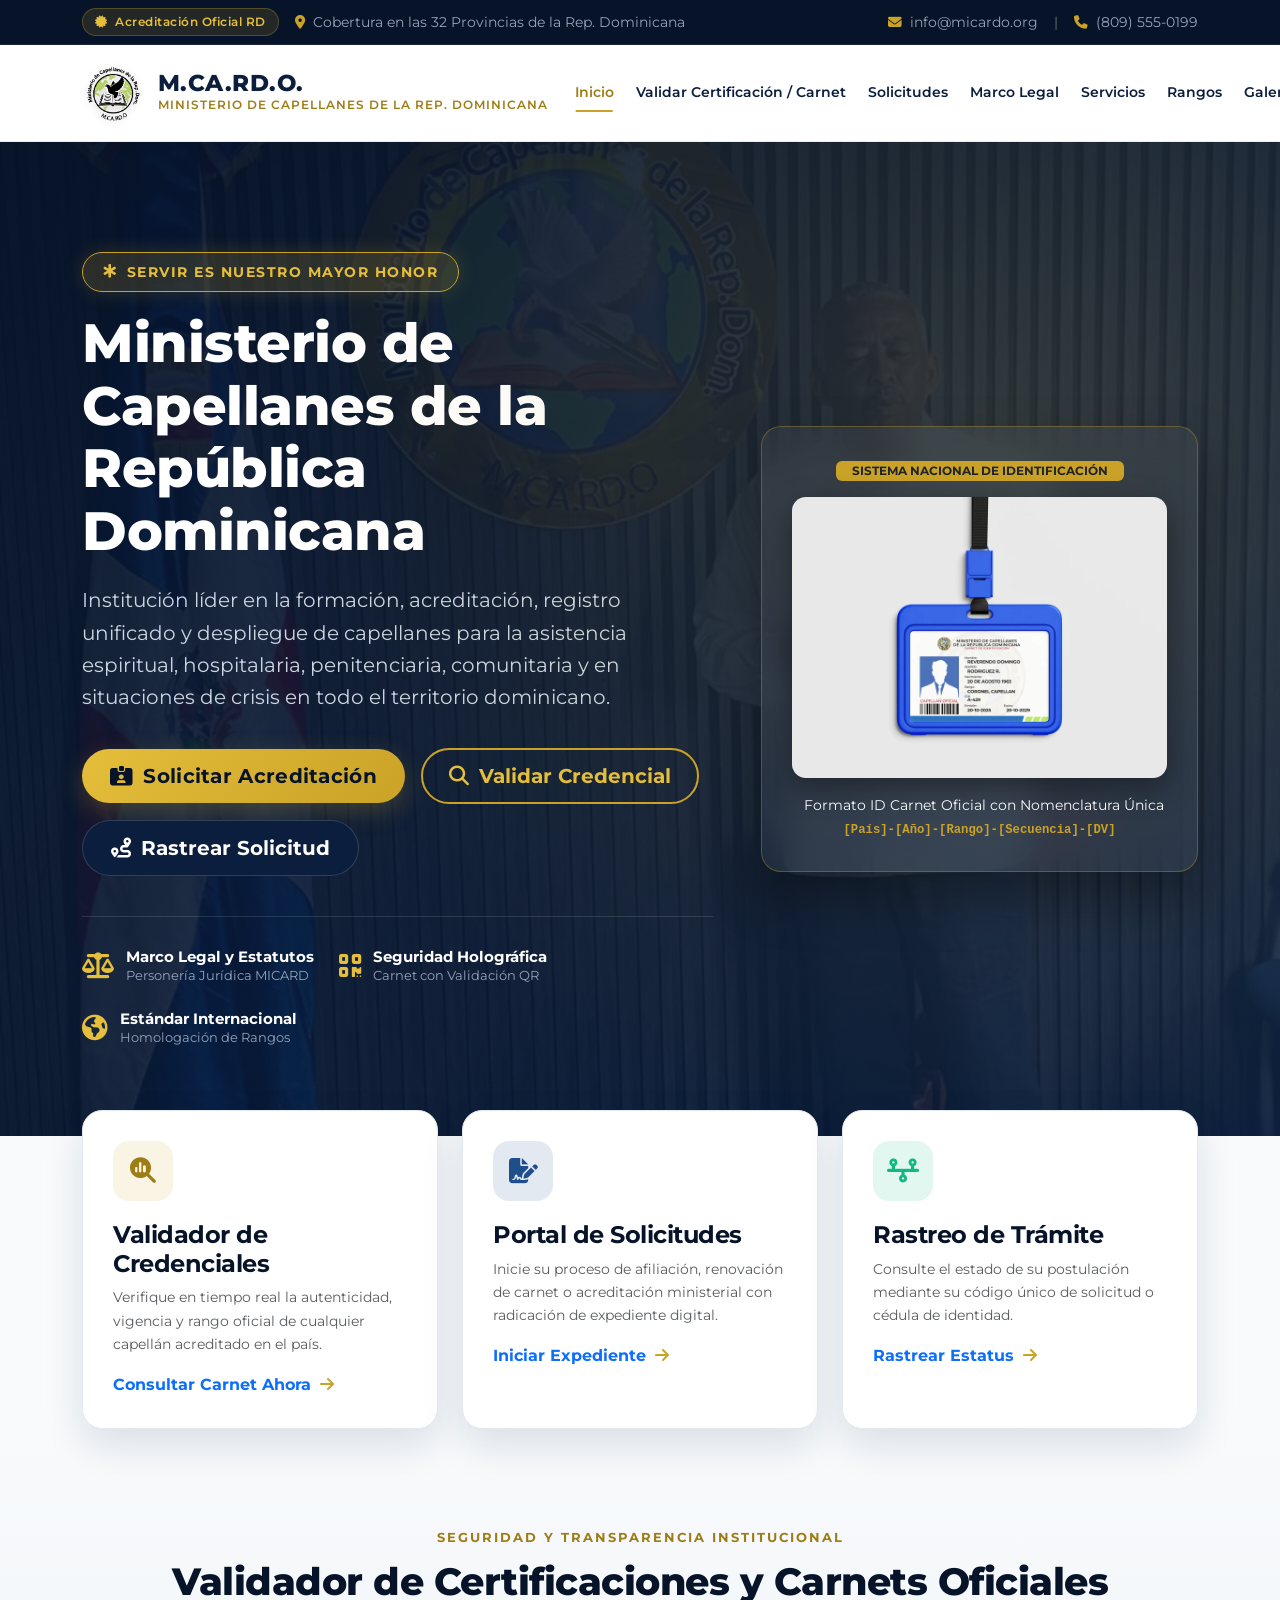
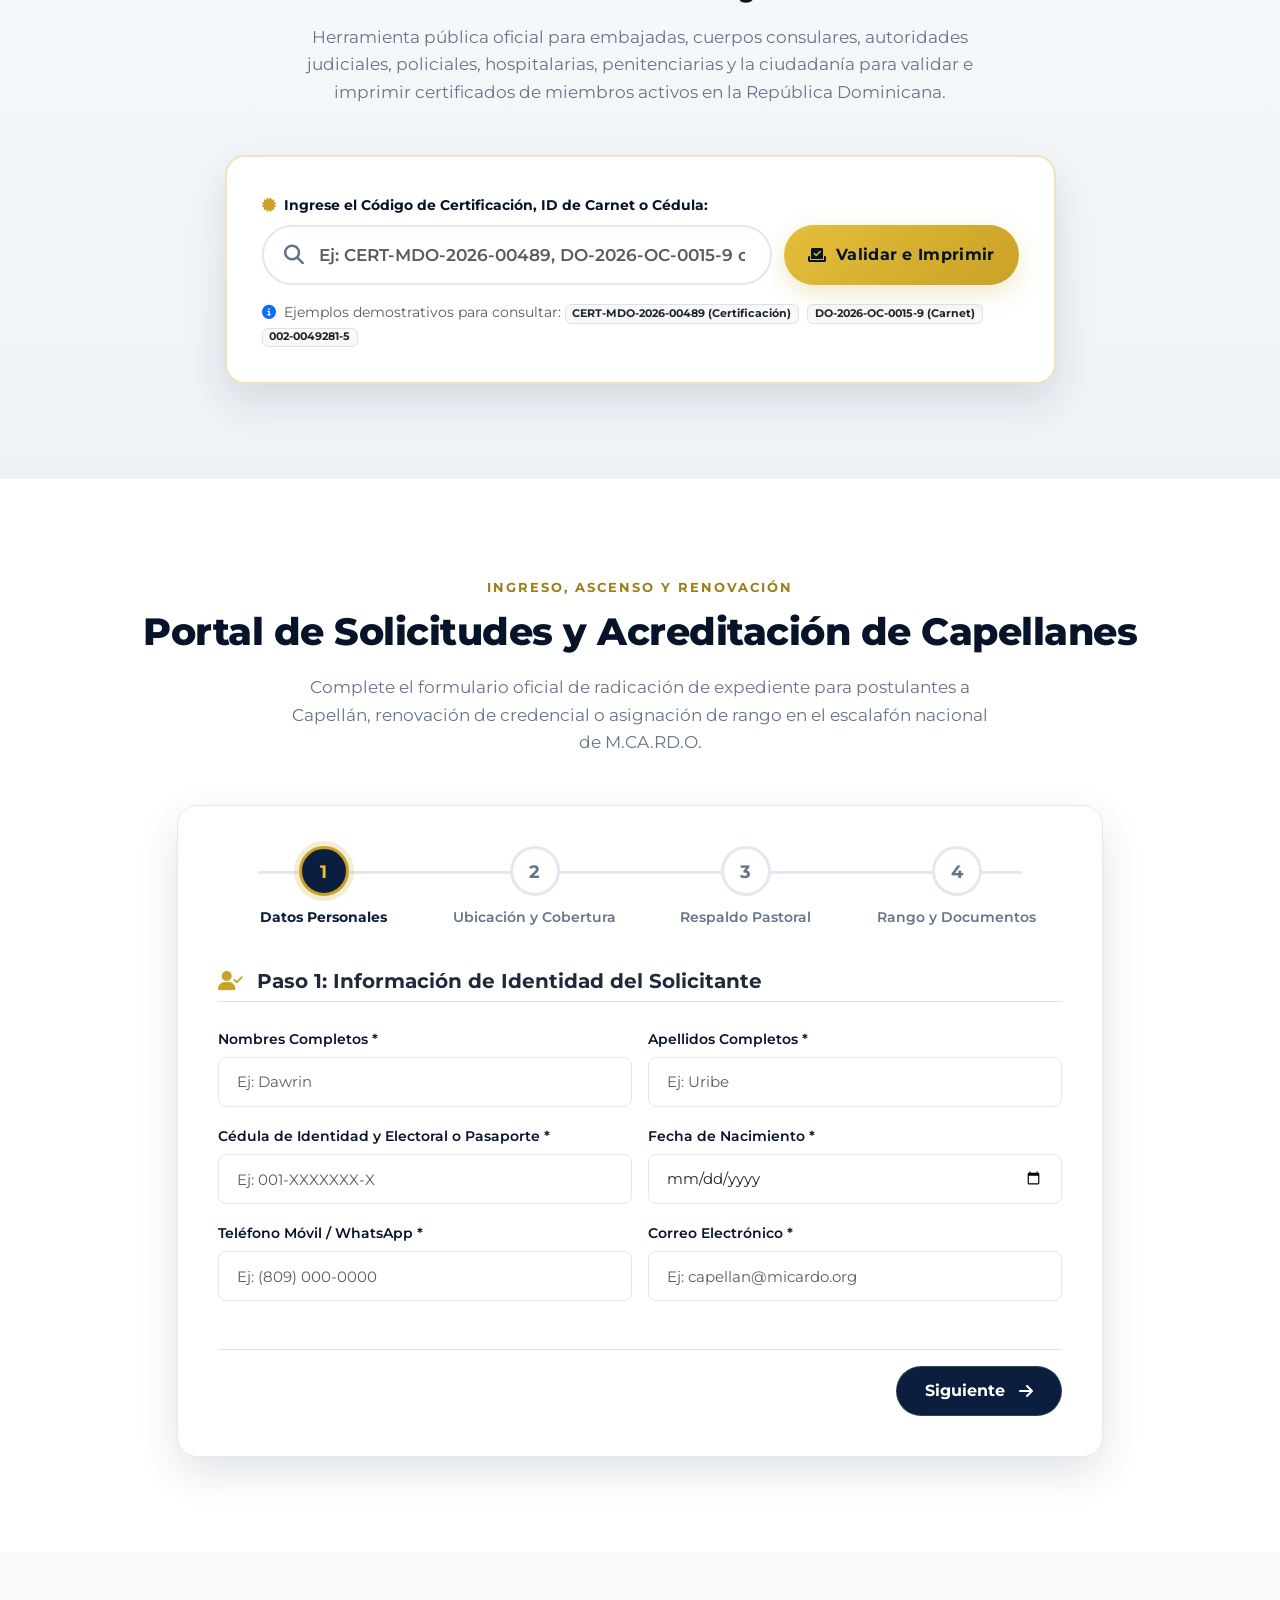
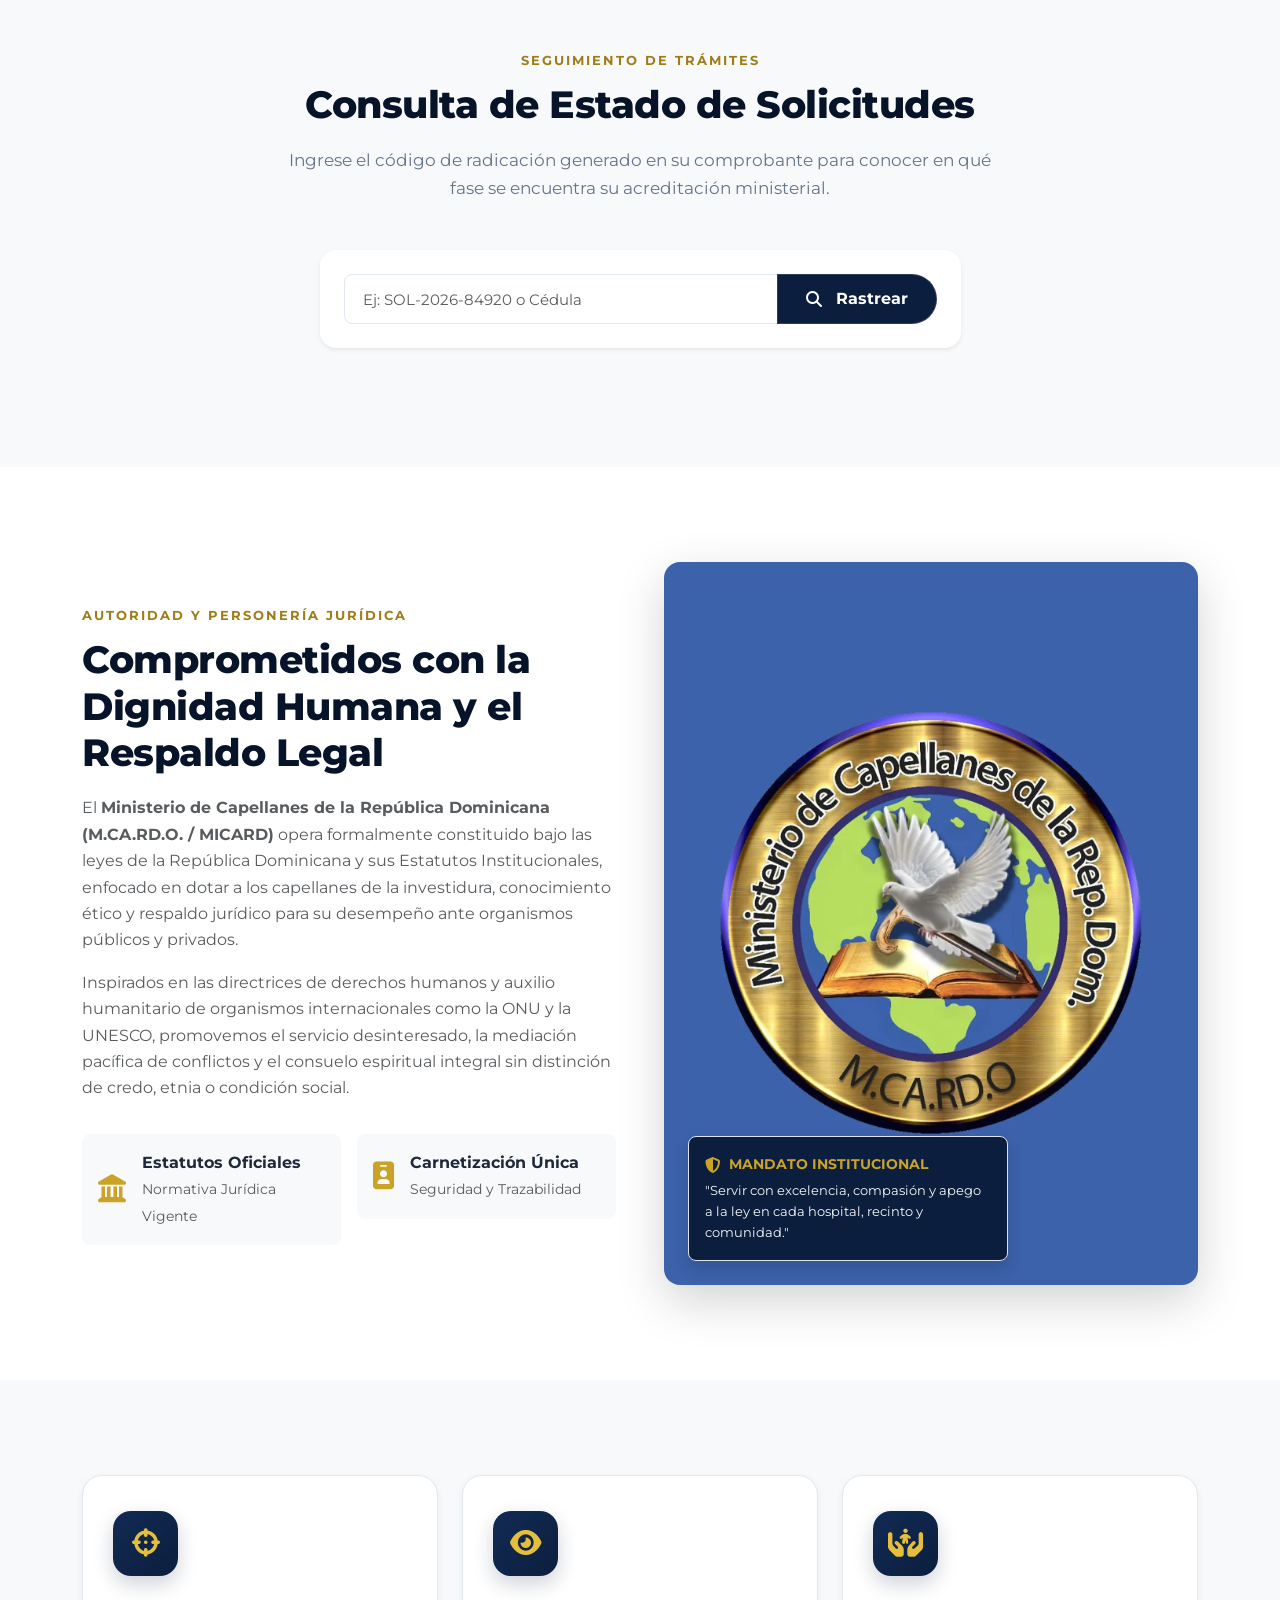
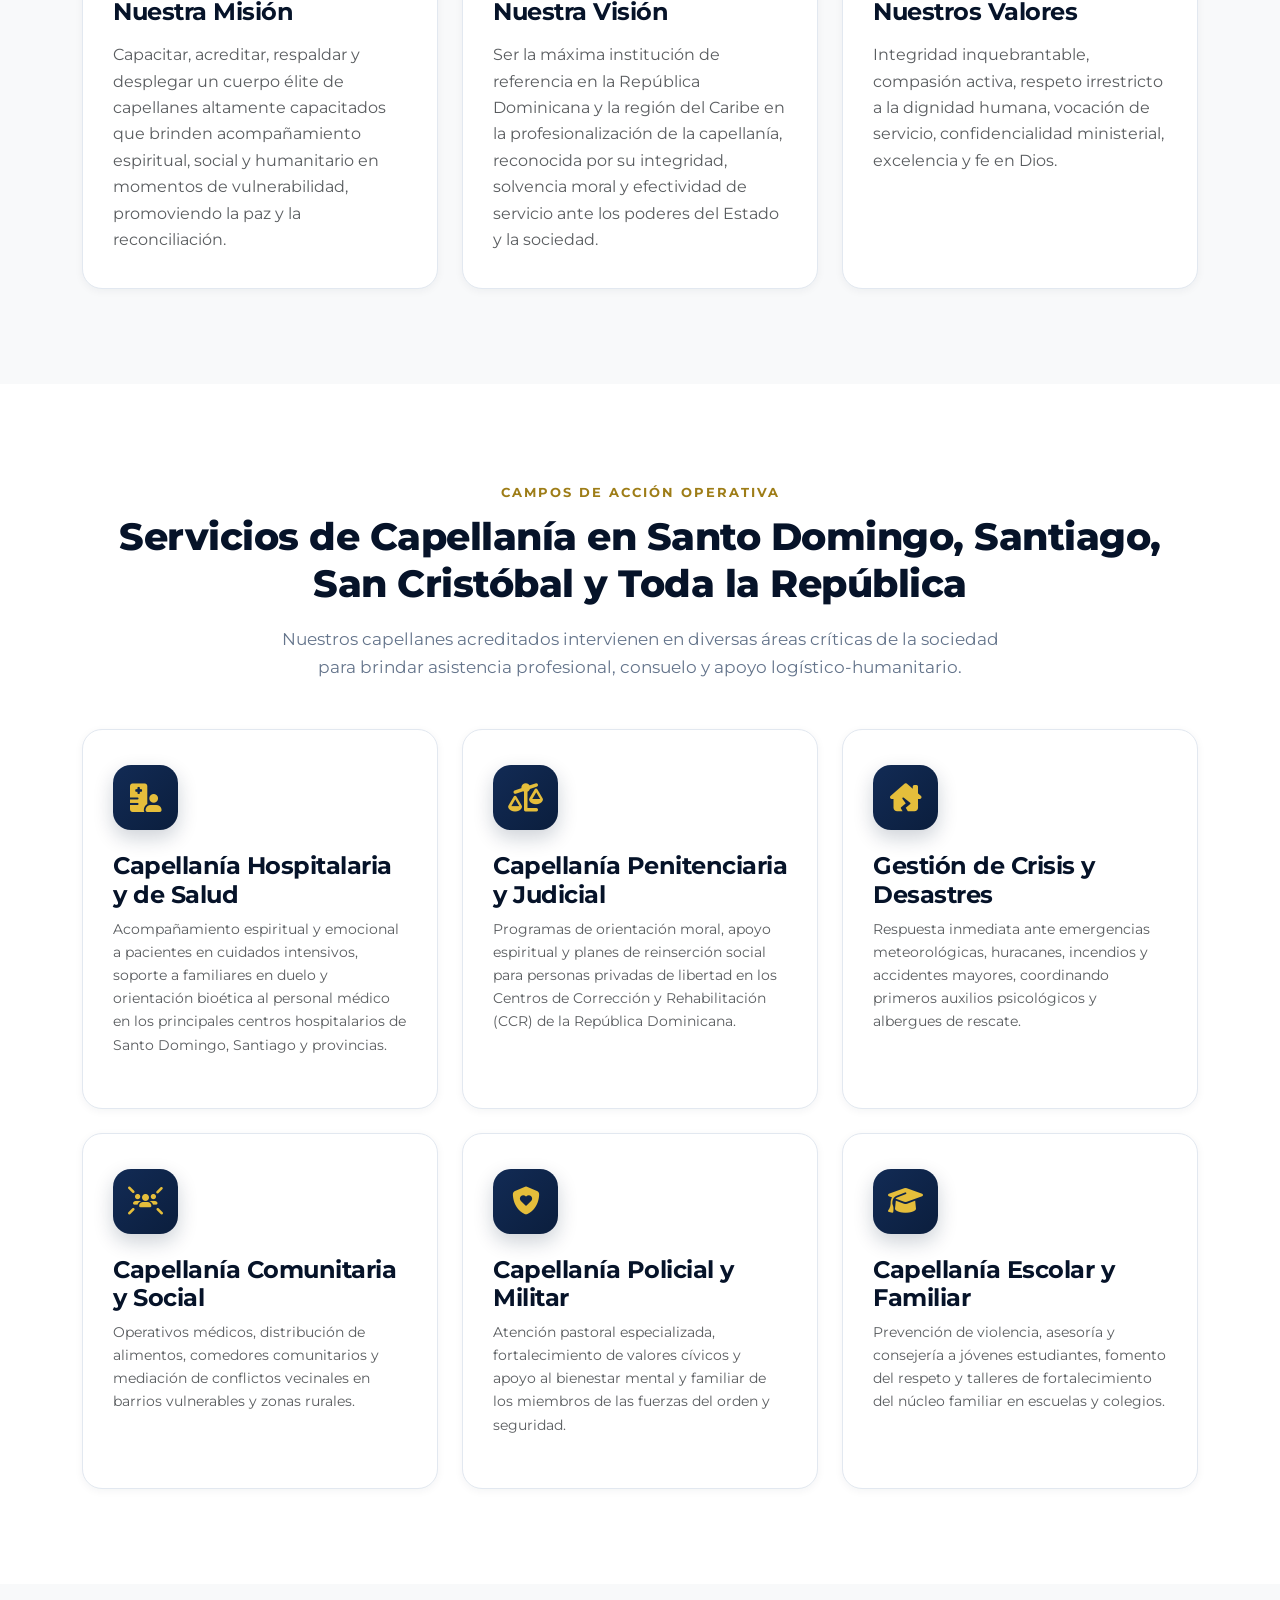
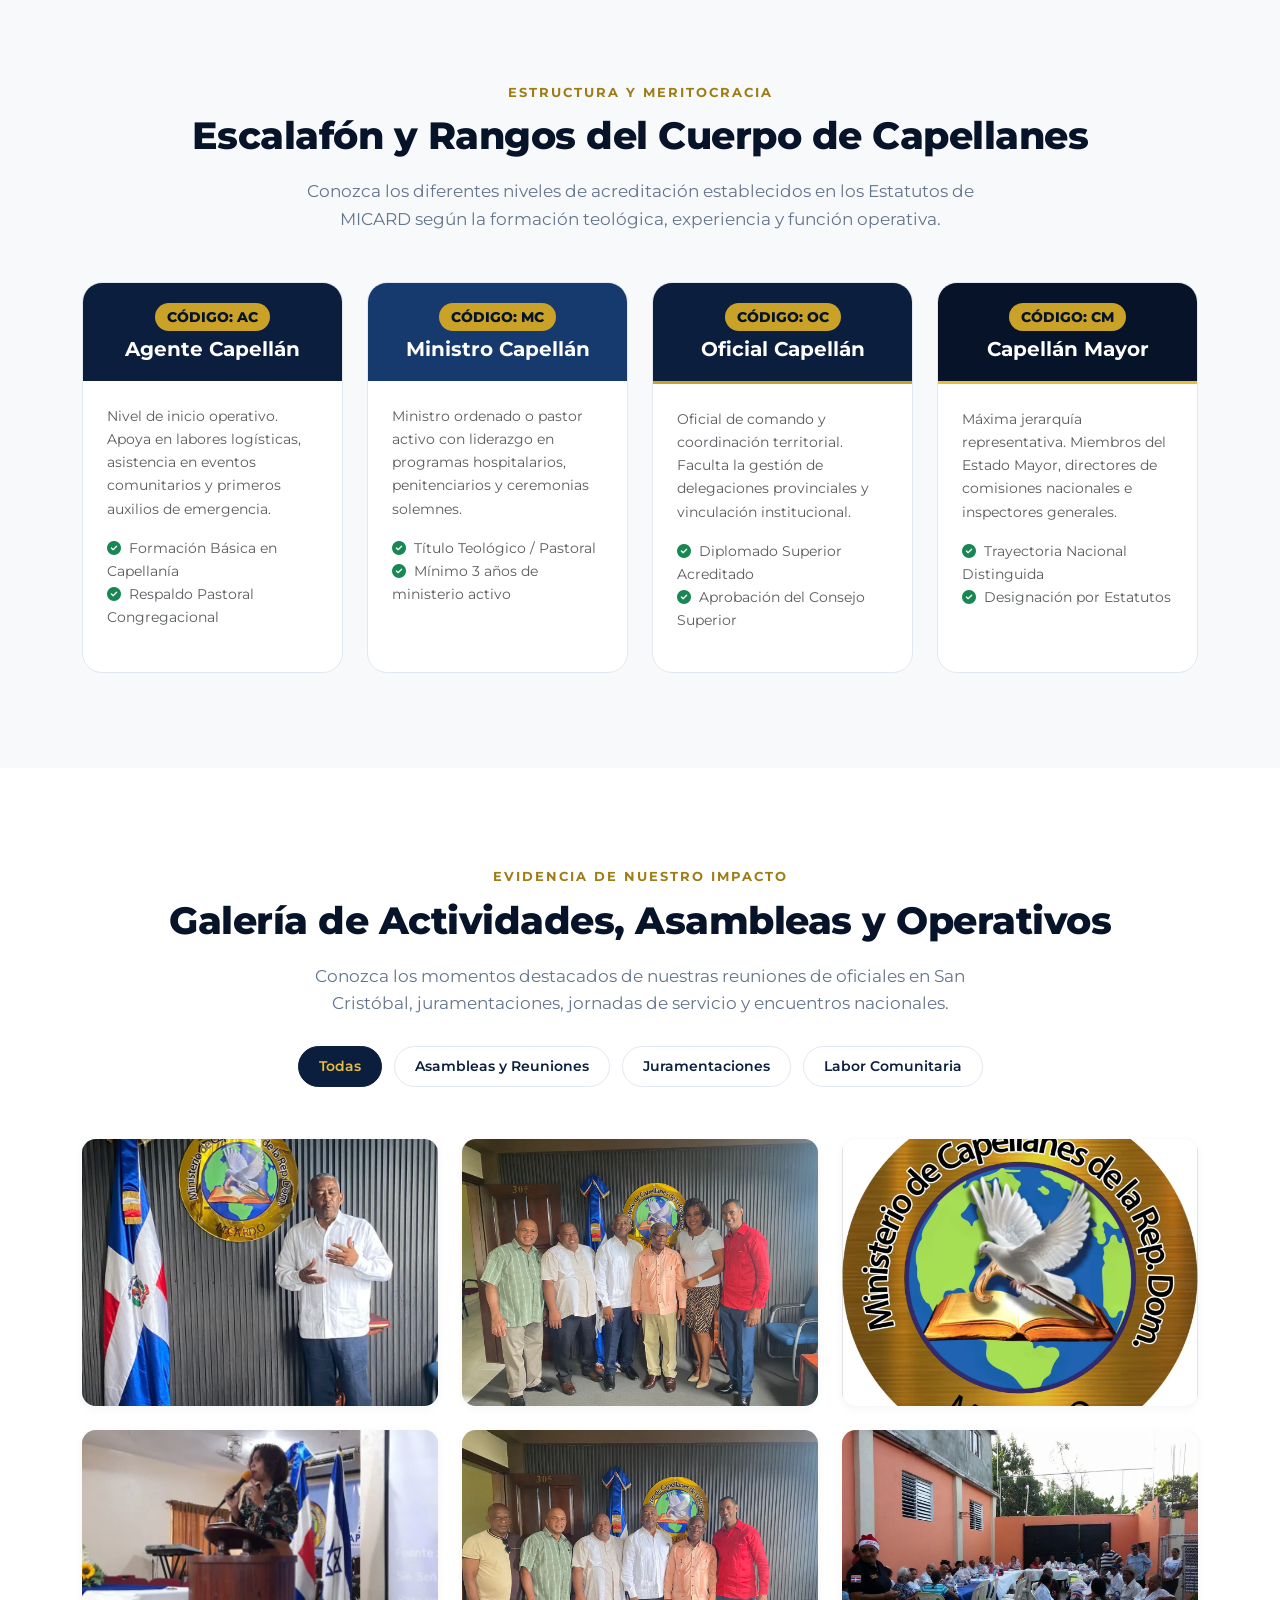
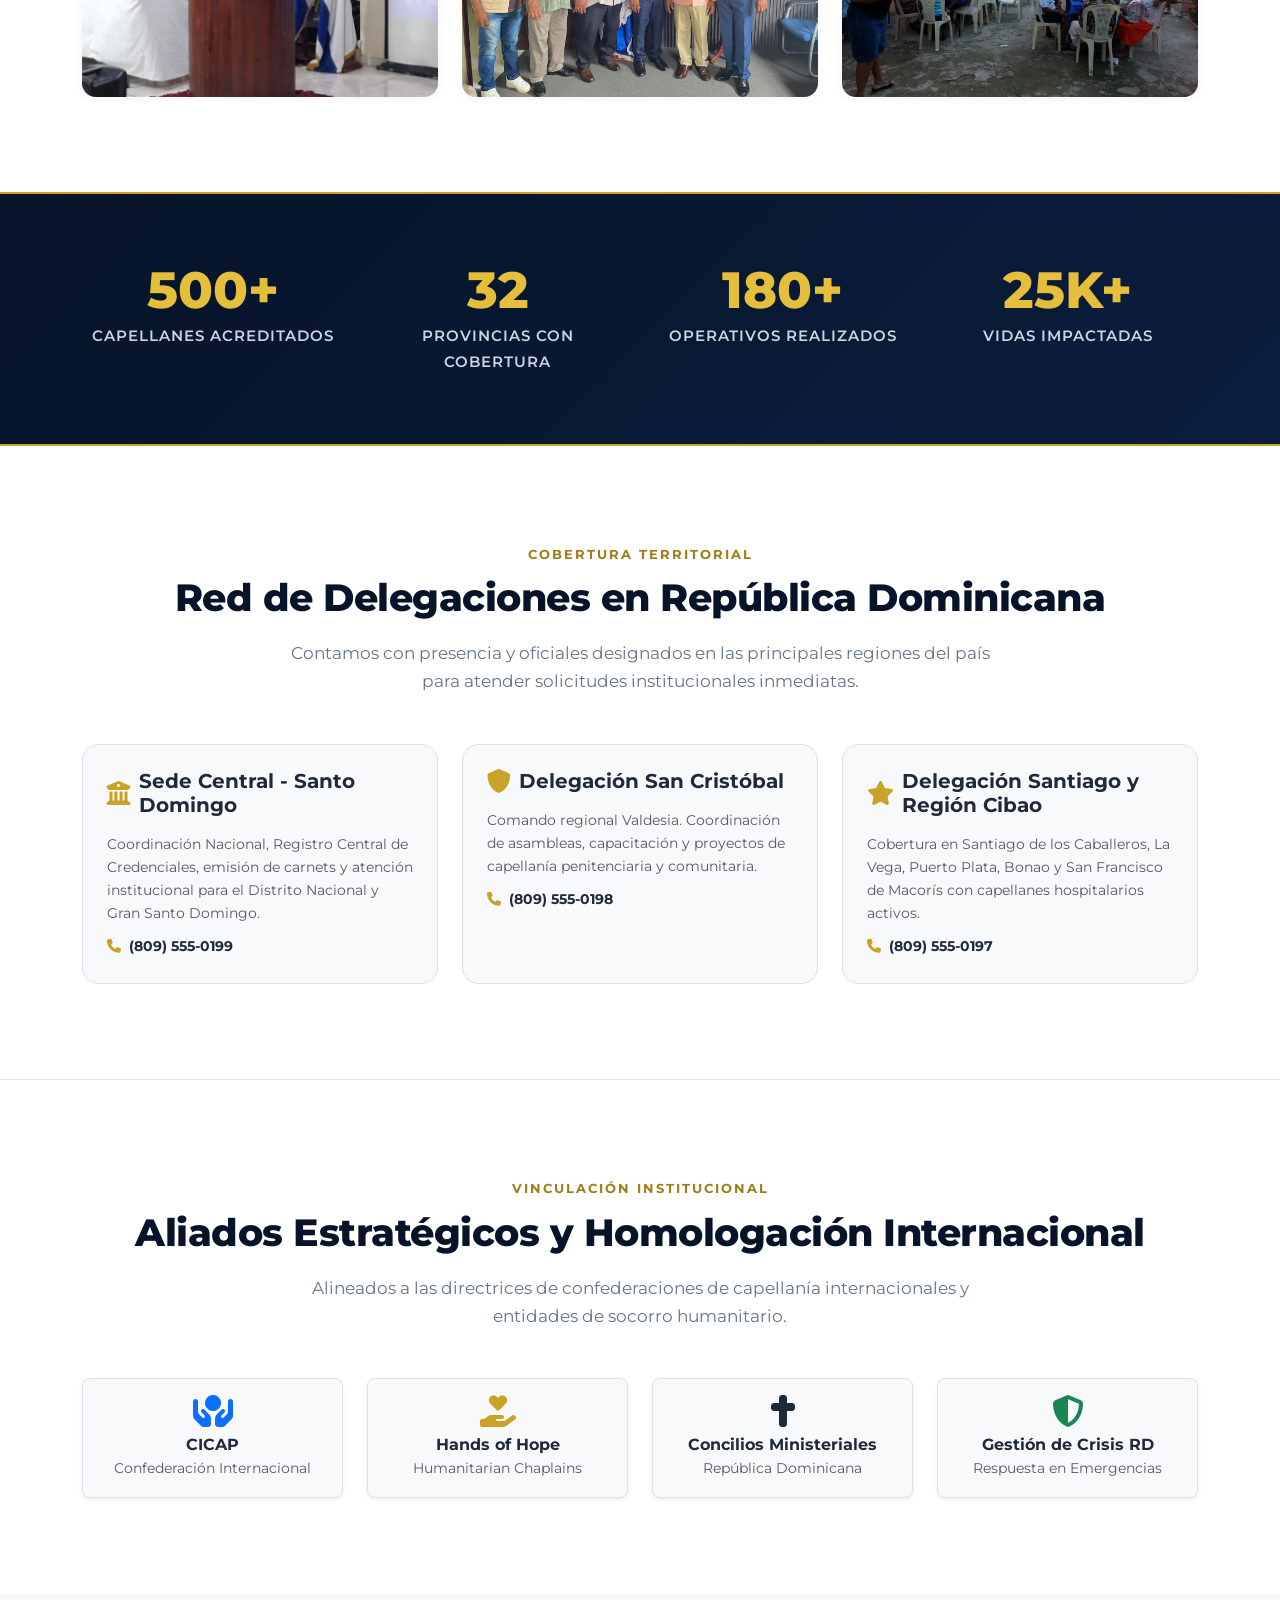
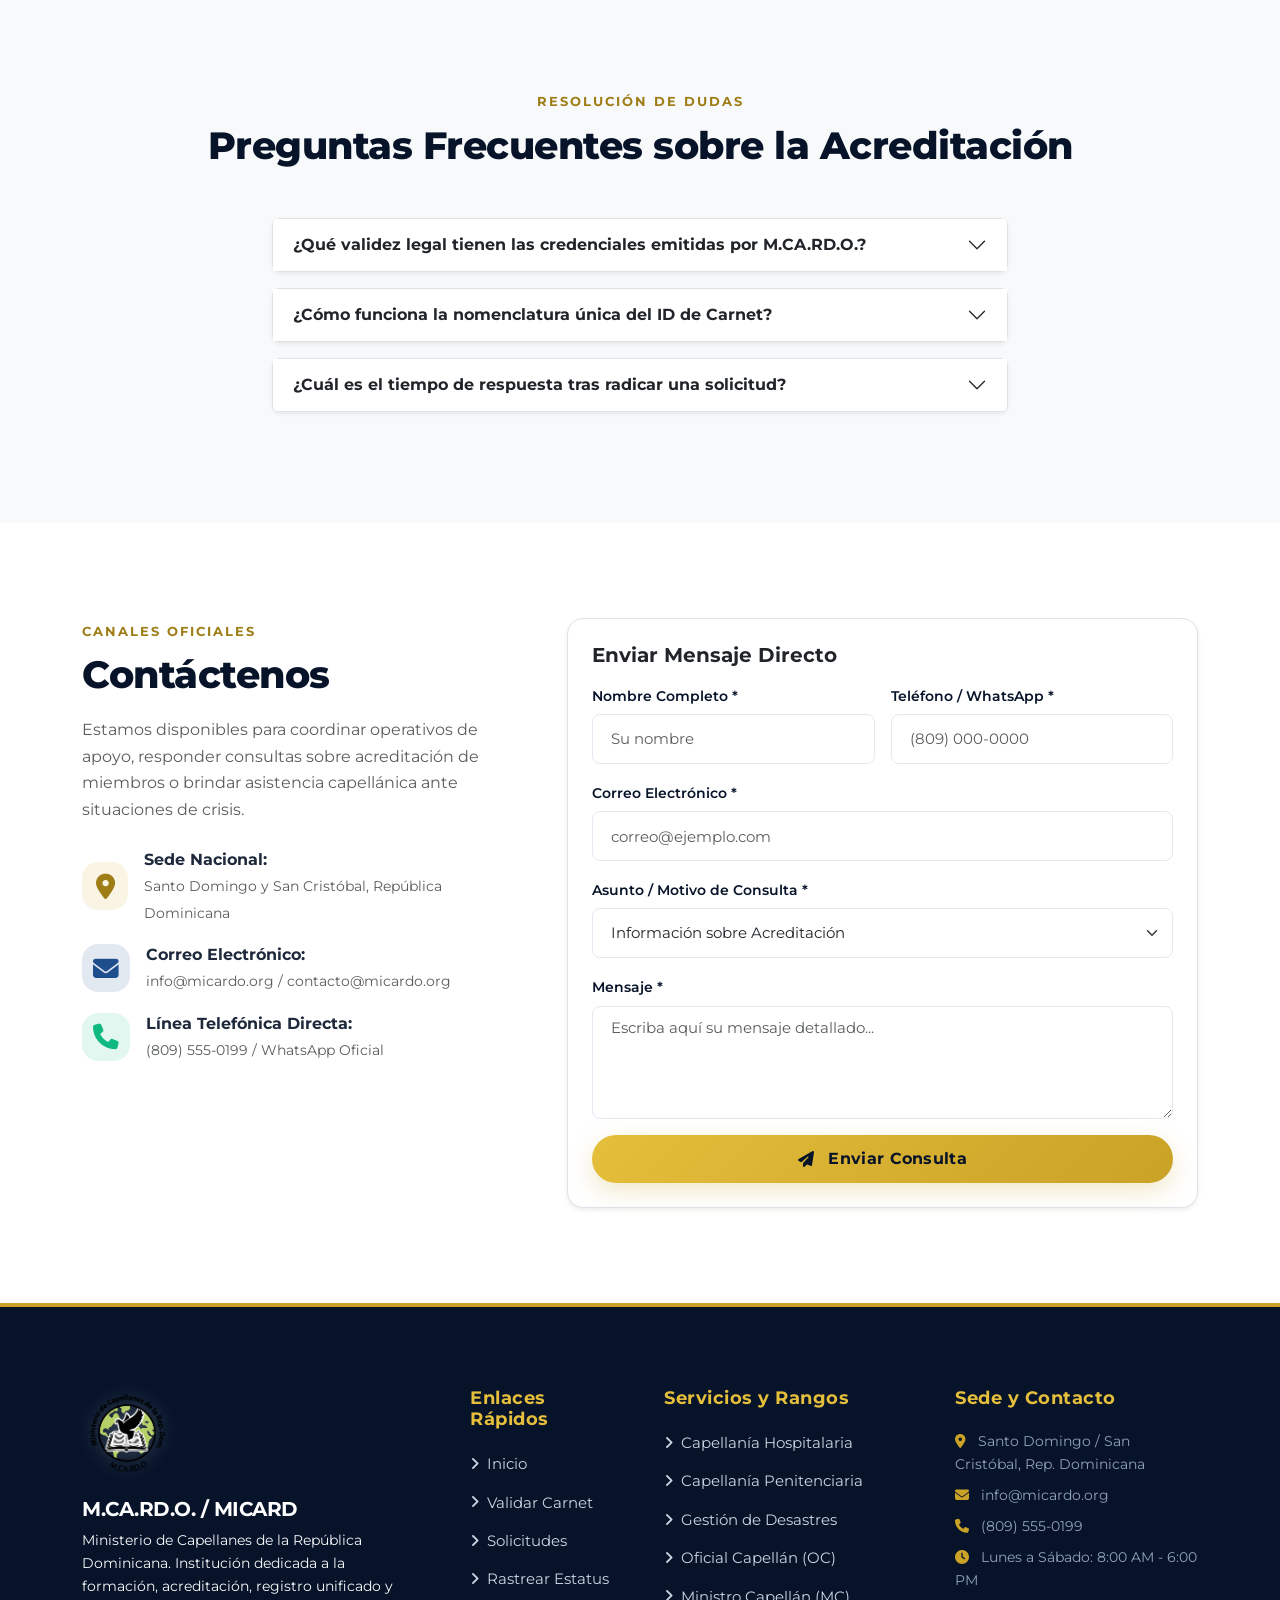
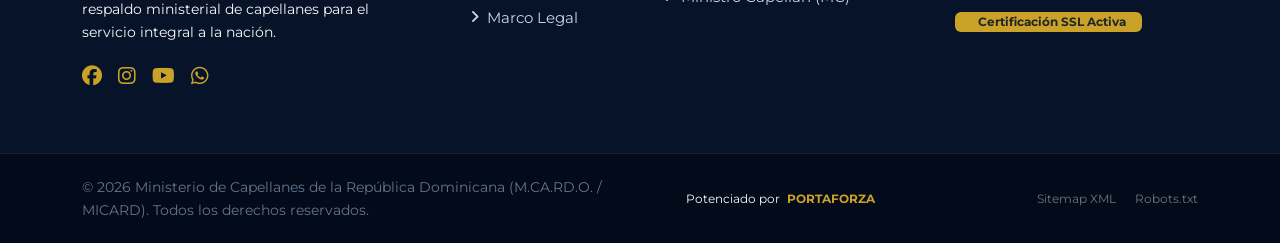
==== commit 12fd0481: "feat: add membership certification document and QR placeholder assets" ====
--- a/Web/public/index.html
+++ b/Web/public/index.html
@@ -231,7 +231,7 @@
                         <a class="nav-link active" href="#inicio">Inicio</a>
                     </li>
                     <li class="nav-item">
-                        <a class="nav-link" href="#verificador">Verificar Carnet</a>
+                        <a class="nav-link" href="#verificador">Validar Certificación / Carnet</a>
                     </li>
                     <li class="nav-item">
                         <a class="nav-link" href="#solicitud">Solicitudes</a>
@@ -383,35 +383,36 @@
         </div>
     </section>
 
-    <!-- 5. MÓDULO 1: VERIFICADOR PÚBLICO DE CREDENCIALES Y CARNETS -->
+    <!-- 5. MÓDULO 1: VERIFICADOR PÚBLICO DE CREDENCIALES Y CERTIFICACIONES OFICIALES -->
     <section id="verificador" class="verifier-section section-padding">
         <div class="container">
             <div class="text-center mb-5">
                 <span class="section-tag">SEGURIDAD Y TRANSPARENCIA INSTITUCIONAL</span>
-                <h2 class="section-title">Buscador y Verificador de Carnet de Capellán</h2>
+                <h2 class="section-title">Validador de Certificaciones y Carnets Oficiales</h2>
                 <p class="section-desc mx-auto">
-                    Herramienta pública oficial para autoridades hospitalarias, penitenciarias, judiciales, cuerpos castrenses y la ciudadanía en general para confirmar la acreditación de miembros activos en la República Dominicana.
+                    Herramienta pública oficial para embajadas, cuerpos consulares, autoridades judiciales, policiales, hospitalarias, penitenciarias y la ciudadanía para validar e imprimir certificados de miembros activos en la República Dominicana.
                 </p>
             </div>
 
             <div class="row justify-content-center">
-                <div class="col-lg-8">
+                <div class="col-lg-9">
                     <div class="search-box-official">
                         <label for="inputSearchCarnet" class="form-label fw-bold mb-2">
-                            <i class="fa-solid fa-id-card text-gold me-1"></i> Ingrese el ID de Carnet Oficial o Número de Cédula:
+                            <i class="fa-solid fa-certificate text-gold me-1"></i> Ingrese el Código de Certificación, ID de Carnet o Cédula:
                         </label>
                         <div class="search-input-group">
                             <i class="fa-solid fa-magnifying-glass search-input-icon"></i>
-                            <input type="text" id="inputSearchCarnet" class="form-control" placeholder="Ej: DO-2026-OC-0015-9 o 001-1849204-3" aria-label="Número de carnet o cédula">
+                            <input type="text" id="inputSearchCarnet" class="form-control" placeholder="Ej: CERT-MDO-2026-00489, DO-2026-OC-0015-9 o 001-1849204-3" aria-label="Número de certificación, carnet o cédula">
                             <button id="btnSearchCarnet" class="btn btn-gold-custom px-4" type="button">
-                                <i class="fa-solid fa-check-to-slot"></i> Verificar
+                                <i class="fa-solid fa-check-to-slot"></i> Validar e Imprimir
                             </button>
                         </div>
                         <div class="d-flex justify-content-between align-items-center mt-3 flex-wrap gap-2">
                             <small class="text-muted">
                                 <i class="fa-solid fa-circle-info text-primary me-1"></i> Ejemplos demostrativos para consultar: 
-                                <span class="badge bg-light text-dark border cursor-pointer me-1" onclick="document.getElementById('inputSearchCarnet').value='DO-2026-OC-0015-9'">DO-2026-OC-0015-9</span>
-                                <span class="badge bg-light text-dark border cursor-pointer" onclick="document.getElementById('inputSearchCarnet').value='002-0049281-5'">002-0049281-5</span>
+                                <span class="badge bg-light text-dark border cursor-pointer me-1" onclick="document.getElementById('inputSearchCarnet').value='CERT-MDO-2026-00489'; document.getElementById('btnSearchCarnet').click();">CERT-MDO-2026-00489 (Certificación)</span>
+                                <span class="badge bg-light text-dark border cursor-pointer me-1" onclick="document.getElementById('inputSearchCarnet').value='DO-2026-OC-0015-9'; document.getElementById('btnSearchCarnet').click();">DO-2026-OC-0015-9 (Carnet)</span>
+                                <span class="badge bg-light text-dark border cursor-pointer" onclick="document.getElementById('inputSearchCarnet').value='002-0049281-5'; document.getElementById('btnSearchCarnet').click();">002-0049281-5</span>
                             </small>
                         </div>
                     </div>
@@ -1455,6 +1456,9 @@
         </div>
     </div>
 
+    <!-- CONTENEDOR OCULTO PARA IMPRESIÓN OFICIAL (@media print) -->
+    <div id="printableCertificateArea" style="display: none;"></div>
+
     <!-- SCRIPTS JS -->
     <script src="https://cdn.jsdelivr.net/npm/bootstrap@5.3.7/dist/js/bootstrap.bundle.min.js"></script>
     <script src="js/main.js"></script>
--- a/Web/public/css/style.css
+++ b/Web/public/css/style.css
@@ -1092,10 +1092,76 @@
     .search-input-group input {
         height: 50px;
     }
-    .stat-number {
-        font-size: 2.5rem;
-    }
     .section-padding {
         padding: 65px 0;
     }
 }
+
+/* ==========================================
+   ESTILOS PARA CERTIFICACIÓN OFICIAL IMPRIMIBLE
+   ========================================== */
+.certificate-paper {
+    background: #FFFFFF;
+    border: 3px double var(--gold-primary);
+    box-shadow: 0 15px 40px rgba(11, 30, 61, 0.12);
+    padding: 40px 45px;
+    border-radius: 4px;
+    position: relative;
+    color: #1E293B;
+    font-family: 'Montserrat', sans-serif;
+}
+
+.certificate-paper::before {
+    content: '';
+    position: absolute;
+    inset: 8px;
+    border: 1px solid var(--border-gold);
+    pointer-events: none;
+}
+
+.certificate-header-logo {
+    height: 75px;
+    width: auto;
+    object-fit: contain;
+}
+
+.certificate-seal-stamp {
+    border: 2px dashed var(--gold-primary);
+    background: rgba(201, 162, 39, 0.05);
+    border-radius: 50%;
+    width: 120px;
+    height: 120px;
+    display: flex;
+    flex-direction: column;
+    align-items: center;
+    justify-content: center;
+    text-align: center;
+    margin: 0 auto;
+    color: var(--gold-dark);
+    font-weight: 700;
+}
+
+/* Reglas de Impresión (@media print) */
+@media print {
+    body * {
+        visibility: hidden !important;
+    }
+    #printableCertificateArea,
+    #printableCertificateArea * {
+        visibility: visible !important;
+    }
+    #printableCertificateArea {
+        position: absolute !important;
+        left: 0 !important;
+        top: 0 !important;
+        width: 100% !important;
+        margin: 0 !important;
+        padding: 20px !important;
+        box-shadow: none !important;
+        border: 2px double #A37E15 !important;
+    }
+    .no-print {
+        display: none !important;
+    }
+}
+
